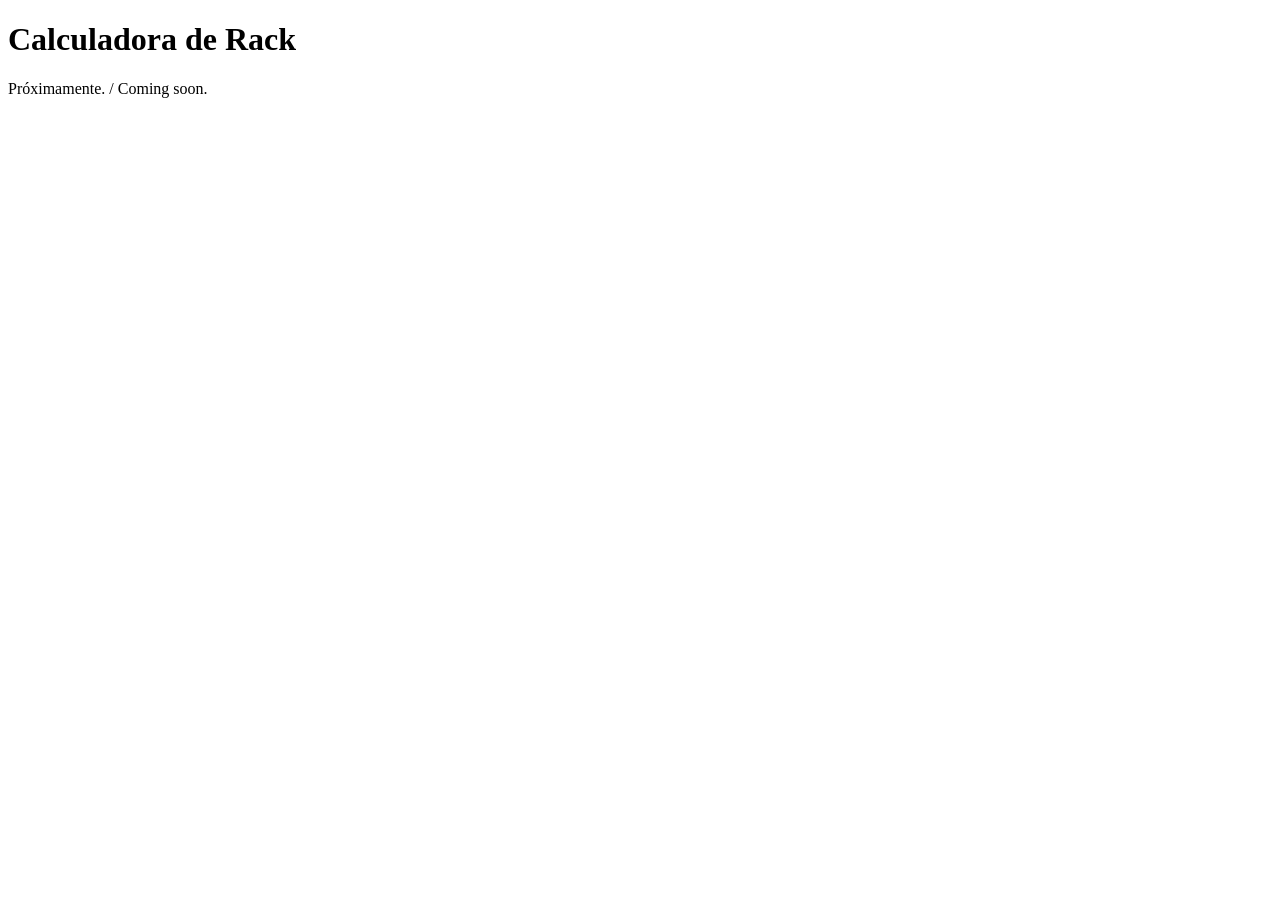
==== apps/calculadora-rack/index.html @ 28023ced "Add placeholder directories for upcoming apps (calculadora-rack, mapa-termico, looking-glass)" ====
<!doctype html>
<html lang="es">
<head>
    <meta charset="utf-8">
    <meta name="viewport" content="width=device-width, initial-scale=1">
    <meta name="robots" content="noindex">
    <title>Calculadora de Rack · Próximamente — ipcore</title>
</head>
<body>
    <h1>Calculadora de Rack</h1>
    <p>Próximamente. / Coming soon.</p>
</body>
</html>
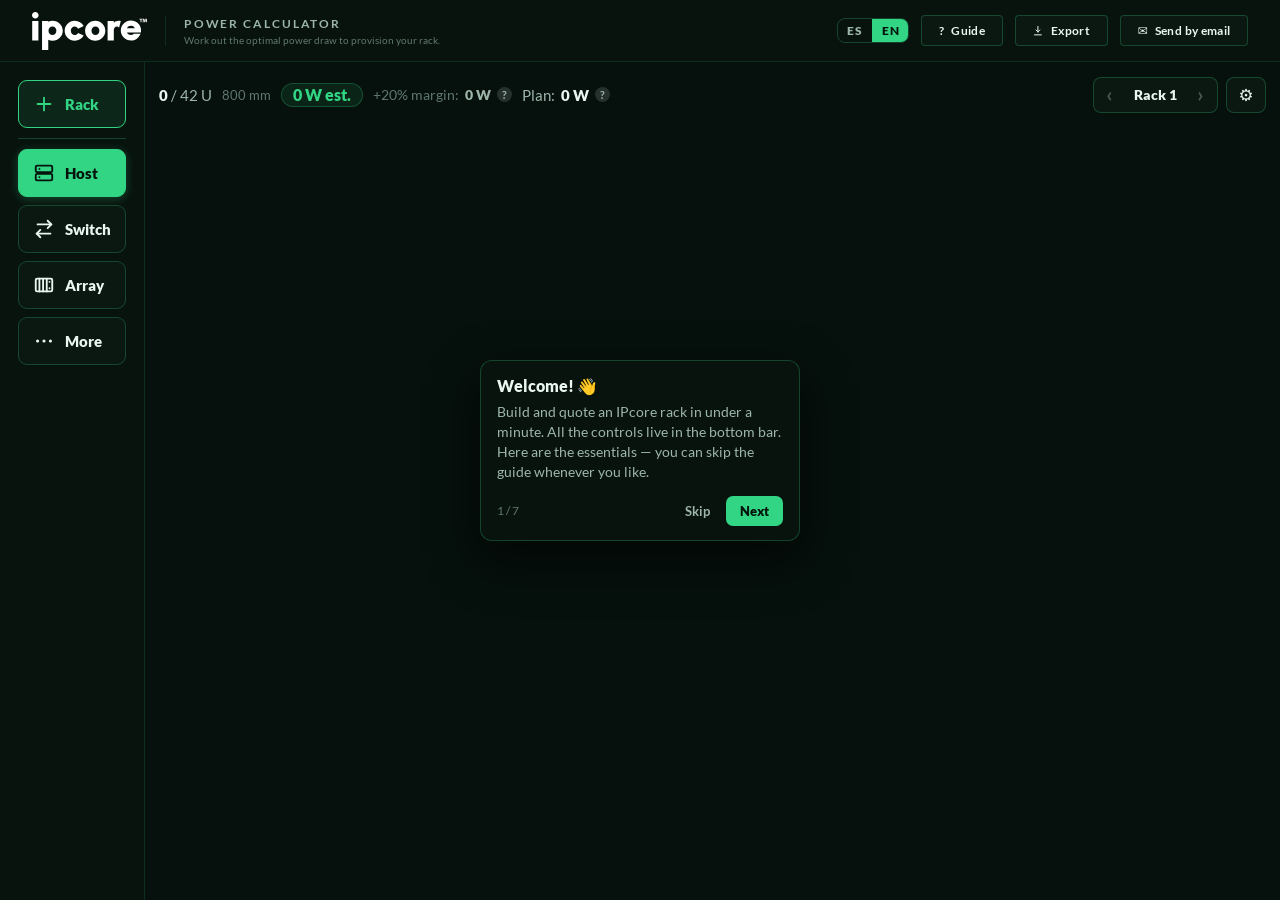
==== commit cf1657c5: "Add calculadora-rack app: power calculator and rack configurator Static SPA (HTML/JS + Plotly, self-" ====
--- a/apps/calculadora-rack/index.html
+++ b/apps/calculadora-rack/index.html
@@ -1,13 +1,364 @@
 <!doctype html>
 <html lang="es">
 <head>
-    <meta charset="utf-8">
-    <meta name="viewport" content="width=device-width, initial-scale=1">
-    <meta name="robots" content="noindex">
-    <title>Calculadora de Rack · Próximamente — ipcore</title>
+  <meta charset="utf-8">
+  <meta name="viewport" content="width=device-width, initial-scale=1">
+  <title data-i18n="Calculadora de consumo eléctrico">Calculadora de consumo eléctrico</title>
+  <link rel="icon" href="img/ipcore_new.svg" type="image/svg+xml">
+  <link rel="icon" href="data:," sizes="any">
+  <link rel="stylesheet" href="css/styles.css">
 </head>
 <body>
-    <h1>Calculadora de Rack</h1>
-    <p>Próximamente. / Coming soon.</p>
+  <!-- Spinner de primera carga: se quita desde el JS cuando terminan de
+       precargarse los sprites + la DB (ver preloadAssets en rack.js). -->
+  <div id="loading">
+    <img src="img/ipcore_new.svg" alt="ipcore" class="loading-logo">
+    <div class="spinner" aria-hidden="true"></div>
+    <div class="loading-text" data-i18n="Cargando…">Cargando…</div>
+  </div>
+
+  <header class="topbar">
+    <div class="topbar-left">
+      <a href="./" class="brand-link">
+        <img src="img/ipcore_new.svg" alt="ipcore" class="title-logo">
+      </a>
+      <div class="topbar-title">
+        <div class="tt-name" data-i18n="Calculadora de consumo eléctrico">Calculadora de consumo eléctrico</div>
+        <div class="tt-desc" data-i18n="Calcula la potencia eléctrica óptima para contratar tu rack.">Calcula la potencia eléctrica óptima para contratar tu rack.</div>
+      </div>
+    </div>
+
+    <div class="topbar-right">
+      <div class="lang-seg" id="lang-seg" role="group" aria-label="Idioma / Language">
+        <button class="lang-btn" data-lang="es" type="button">ES</button>
+        <button class="lang-btn" data-lang="en" type="button">EN</button>
+      </div>
+      <button class="topbar-button" id="tour-btn" type="button" data-i18n-title="Guía rápida" title="Guía rápida">
+        <span class="topbar-button-icon">?</span><span data-i18n="Guía">Guía</span>
+      </button>
+      <button class="topbar-button" id="export-svg" type="button" data-i18n-title="Descargar el plano como imagen" title="Descargar el plano como imagen">
+        <svg class="topbar-button-icon" viewBox="0 0 24 24" width="16" height="16" fill="none" stroke="currentColor" stroke-width="2" stroke-linecap="round" stroke-linejoin="round" aria-hidden="true"><path d="M12 3v11m0 0 4-4m-4 4-4-4M5 20h14"/></svg><span data-i18n="Exportar">Exportar</span>
+      </button>
+      <button class="topbar-button" id="send-mail" type="button" data-i18n-title="Enviar la cotización por correo a los ejecutivos de IPcore" title="Enviar la cotización por correo a los ejecutivos de IPcore">
+        <span class="topbar-button-icon">✉</span><span data-i18n="Enviar por mail">Enviar por mail</span>
+      </button>
+    </div>
+  </header>
+
+  <main class="layout">
+    <!-- Barra de "añadir": 4 botones PRINCIPALES para meter equipos nuevos.
+         Escritorio: columna izquierda. Móvil: barra inferior fija. "Más" abre
+         el resto (Router + Infraestructura). Se reusan los IDs de siempre para
+         no re-cablear los modales (#add-server=Host, #add-switch, #add-firewall,
+         #dock-add=Más → selector). -->
+    <aside class="addbar" id="addbar" data-i18n-aria="Añadir equipos" aria-label="Añadir equipos">
+      <!-- "Nuevo rack" = crear un contenedor nuevo (otra categoría que meter
+           equipos): destacado con borde verde y separado del grupo por un
+           divisor. Desktop: arriba del todo. Móvil: primero (izquierda). -->
+      <button class="add-main add-main--rack" id="add-rack-btn" type="button" data-i18n-title="Crear un rack nuevo (vacío)" title="Crear un rack nuevo (vacío)">
+        <svg class="add-main-ico" viewBox="0 0 24 24" fill="none" stroke="currentColor" stroke-width="2" stroke-linecap="round" stroke-linejoin="round" aria-hidden="true"><line x1="12" y1="5" x2="12" y2="19"/><line x1="5" y1="12" x2="19" y2="12"/></svg><span class="add-main-tt" data-i18n="Rack">Rack</span>
+      </button>
+      <span class="addbar-div" aria-hidden="true"></span>
+      <button class="add-main add-main--primary" id="add-server" type="button">
+        <svg class="add-main-ico" viewBox="0 0 24 24" fill="none" stroke="currentColor" stroke-width="2" stroke-linecap="round" stroke-linejoin="round" aria-hidden="true"><rect x="3" y="4" width="18" height="7" rx="1.5"/><rect x="3" y="13" width="18" height="7" rx="1.5"/><line x1="7" y1="7.5" x2="7.01" y2="7.5"/><line x1="7" y1="16.5" x2="7.01" y2="16.5"/></svg><span class="add-main-tt" data-i18n="Host">Host</span>
+      </button>
+      <button class="add-main" id="add-switch" type="button">
+        <svg class="add-main-ico" viewBox="0 0 24 24" fill="none" stroke="currentColor" stroke-width="2" stroke-linecap="round" stroke-linejoin="round" aria-hidden="true"><polyline points="16 3 20 7 16 11"/><line x1="20" y1="7" x2="5" y2="7"/><polyline points="8 13 4 17 8 21"/><line x1="4" y1="17" x2="19" y2="17"/></svg><span class="add-main-tt" data-i18n="Switch">Switch</span>
+      </button>
+      <button class="add-main" id="add-storage" type="button" data-i18n-title="Cabina de discos" title="Cabina de discos">
+        <svg class="add-main-ico" viewBox="0 0 24 24" fill="none" stroke="currentColor" stroke-width="2" stroke-linecap="round" stroke-linejoin="round" aria-hidden="true"><rect x="3" y="5" width="18" height="14" rx="1.5"/><path d="M7 5v14M11 5v14M15 5v14"/><line x1="18" y1="8.5" x2="18" y2="8.51"/><line x1="18" y1="15.5" x2="18" y2="15.51"/></svg><span class="add-main-tt" data-i18n="Cabina">Cabina</span>
+      </button>
+      <button class="add-main" id="dock-add" type="button" aria-haspopup="dialog" aria-controls="add-picker">
+        <svg class="add-main-ico" viewBox="0 0 24 24" fill="currentColor" stroke="none" aria-hidden="true"><circle cx="5" cy="12" r="1.7"/><circle cx="12" cy="12" r="1.7"/><circle cx="19" cy="12" r="1.7"/></svg><span class="add-main-tt" data-i18n="Más">Más</span>
+      </button>
+    </aside>
+
+    <section class="rack-stage">
+      <div class="rack-header">
+        <!-- Lectura (ocupación · consumo · Plan) + navegación/ajustes del rack. -->
+        <div class="rack-stats" id="rack-stats"></div>
+        <div class="rack-nav">
+          <!-- Conmutador de rack: ‹ nombre › (sin menú de selección). -->
+          <div class="rack-switch" role="group" data-i18n-aria="Cambiar de rack" aria-label="Cambiar de rack">
+            <button class="switch-arrow" id="rack-prev" type="button" data-i18n-aria="Rack anterior" aria-label="Rack anterior">‹</button>
+            <span class="switch-name" id="rack-name" data-i18n-title="Doble clic para renombrar" title="Doble clic para renombrar">Rack 1</span>
+            <button class="switch-arrow" id="rack-next" type="button" data-i18n-aria="Rack siguiente" aria-label="Rack siguiente">›</button>
+          </div>
+          <button class="nav-btn icon" id="dock-settings" type="button" aria-haspopup="menu" aria-expanded="false" data-i18n-title="Ajustes del rack activo" title="Ajustes del rack activo">
+            <span aria-hidden="true">⚙</span>
+          </button>
+        </div>
+      </div>
+      <!-- Carrusel: rack activo (centro) + vecinos difuminados detrás (mini).
+           Las zonas laterales (cf-hotzone) son clicables para saltar al vecino. -->
+      <div class="rack-plot-wrap">
+        <!-- La fila de vecinos (varios por lado) se dibuja en #rack-minis, creado
+             dinámicamente por el JS detrás del plot vivo (ver layoutRestMinis). -->
+        <div id="rack-plot"></div>
+        <div id="rack-overlay"></div>
+        <button class="cf-hotzone prev" id="cf-prev" type="button" data-i18n-aria="Rack anterior" aria-label="Rack anterior" hidden><span class="cf-chev" aria-hidden="true">‹</span></button>
+        <button class="cf-hotzone next" id="cf-next" type="button" data-i18n-aria="Rack siguiente" aria-label="Rack siguiente" hidden><span class="cf-chev" aria-hidden="true">›</span></button>
+        <!-- Tarjeta de totales (SÓLO móvil): HTML superpuesto, posicionado en píxeles
+             → no depende de la escala del plot, así que nunca colapsa en viewports
+             cortos. En desktop se usa la columna dibujada en el plot. -->
+        <div id="rack-totals" class="empty" aria-hidden="true"></div>
+      </div>
+    </section>
+  </main>
+
+  <!-- Menú emergente de ⚙ (ajustes del rack; se rellena desde el JS al abrir). -->
+  <div class="dock-pop" id="pop-settings" role="menu" hidden></div>
+
+  <!-- Lupa (sólo móvil): alterna Ajustar ↔ Ampliar. En "Ampliar" el rack va a
+       ancho completo, alto scrollable, y auto-centra el item seleccionado. -->
+  <button class="zoom-fab" id="zoom-btn" type="button" aria-pressed="false" data-i18n-aria="Ampliar" aria-label="Ampliar" data-i18n-title="Ampliar (seguir el equipo)" title="Ampliar (seguir el equipo)">
+    <svg viewBox="0 0 24 24" width="22" height="22" fill="none" stroke="currentColor" stroke-width="2" stroke-linecap="round" stroke-linejoin="round" aria-hidden="true">
+      <circle cx="10.5" cy="10.5" r="6.5"></circle><path d="M21 21l-5.4-5.4"></path>
+      <line class="zoom-plus-v" x1="10.5" y1="7.5" x2="10.5" y2="13.5"></line>
+      <line x1="7.5" y1="10.5" x2="13.5" y2="10.5"></line>
+    </svg>
+  </button>
+
+  <!-- Selector unificado "Añadir" (oculto hasta abrirlo con el FAB).
+       En móvil se muestra como hoja inferior; en escritorio, centrado. -->
+  <div class="modal-overlay picker-overlay" id="add-picker" hidden>
+    <div class="modal picker" role="dialog" aria-modal="true" aria-labelledby="pk-title">
+      <div class="modal-head">
+        <h2 class="modal-title" id="pk-title" data-i18n="Más equipos">Más equipos</h2>
+        <button class="modal-close" id="pk-close" type="button" data-i18n-aria="Cerrar" aria-label="Cerrar">✕</button>
+      </div>
+      <div class="modal-body picker-body">
+        <div class="pick-group-title" data-i18n="Equipos">Equipos</div>
+        <div class="pick-grid">
+          <button class="pick-card pick-card--device" id="add-router" type="button">
+            <svg class="pick-ico" viewBox="0 0 24 24" fill="none" stroke="currentColor" stroke-width="2" stroke-linecap="round" stroke-linejoin="round" aria-hidden="true"><rect x="3" y="13" width="18" height="7" rx="1.5"/><line x1="7" y1="16.5" x2="7.01" y2="16.5"/><path d="M8.5 9.5a5 5 0 0 1 7 0"/><path d="M6 7a8 8 0 0 1 12 0"/></svg>
+            <span class="pick-tt"><span class="pick-nm" data-i18n="Router">Router</span><span class="pick-hint" data-i18n="catálogo · consumo">catálogo · consumo</span></span>
+          </button>
+          <button class="pick-card pick-card--device" id="add-firewall" type="button">
+            <svg class="pick-ico" viewBox="0 0 24 24" fill="none" stroke="currentColor" stroke-width="2" stroke-linecap="round" stroke-linejoin="round" aria-hidden="true"><path d="M12 3l7 3v5c0 4.2-3 7.5-7 9-4-1.5-7-4.8-7-9V6z"/><line x1="12" y1="3" x2="12" y2="21"/></svg>
+            <span class="pick-tt"><span class="pick-nm" data-i18n="Firewall">Firewall</span><span class="pick-hint" data-i18n="consumo editable">consumo editable</span></span>
+          </button>
+        </div>
+
+        <div class="pick-group-title"><span data-i18n="Infraestructura">Infraestructura</span> <span class="pick-group-note" data-i18n="(sin consumo)">(sin consumo)</span></div>
+        <div class="pick-grid" id="pick-catalog"></div>
+      </div>
+    </div>
+  </div>
+
+  <!-- Modal "Añadir servidor" (oculto hasta abrirlo) -->
+  <div class="modal-overlay" id="server-modal" hidden>
+    <div class="modal wizard" role="dialog" aria-modal="true" aria-labelledby="sm-title">
+      <div class="modal-head">
+        <h2 class="modal-title" id="sm-title" data-i18n="Nuevo servidor">Nuevo servidor</h2>
+        <button class="modal-close" id="sm-close" type="button" data-i18n-aria="Cerrar" aria-label="Cerrar">✕</button>
+      </div>
+
+      <!-- Barra de pasos del asistente -->
+      <ol class="wiz-steps" id="sm-steps">
+        <li class="wiz-step is-active" data-step="0"><span class="wiz-dot">1</span><span class="wiz-lbl" data-i18n="CPUs">CPUs</span></li>
+        <li class="wiz-step" data-step="1"><span class="wiz-dot">2</span><span class="wiz-lbl" data-i18n="GPUs">GPUs</span></li>
+        <li class="wiz-step" data-step="2"><span class="wiz-dot">3</span><span class="wiz-lbl" data-i18n="Resumen">Resumen</span></li>
+      </ol>
+
+      <div class="modal-body wiz-body">
+        <!-- Paso 1 · CPUs -->
+        <section class="wiz-pane is-active" data-pane="0">
+          <p class="wiz-lead" data-i18n="Procesadores">Procesadores</p>
+          <p class="wiz-hint" data-i18n="Por defecto, un servidor de doble zócalo con CPU de gama datacenter. Ajusta si hace falta.">Por defecto, un servidor de doble zócalo con CPU de gama datacenter. Ajusta si hace falta.</p>
+          <div class="form-row">
+            <label class="form-label" for="sm-cpu-model" data-i18n="Modelo">Modelo</label>
+            <select class="form-input" id="sm-cpu-model"></select>
+          </div>
+          <div class="form-row">
+            <label class="form-label" for="sm-cpu-qty" data-i18n="Cantidad">Cantidad</label>
+            <input class="form-input" id="sm-cpu-qty" type="number" min="1" max="8" value="1">
+          </div>
+          <div class="form-row">
+            <label class="form-label" for="sm-cpu-watt" data-i18n="Consumo por CPU (W)">Consumo por CPU (W)</label>
+            <input class="form-input" id="sm-cpu-watt" type="number" min="0" step="5">
+          </div>
+          <div class="wiz-sub"><span data-i18n="Subtotal CPUs">Subtotal CPUs</span> <b id="sm-cpu-sub">—</b></div>
+        </section>
+
+        <!-- Paso 2 · GPUs -->
+        <section class="wiz-pane" data-pane="1">
+          <p class="wiz-lead" data-i18n="Aceleradores / GPUs">Aceleradores / GPUs</p>
+          <p class="wiz-hint" data-i18n="La mayoría de servidores no llevan GPU. Deja la cantidad en 0 si no aplica.">La mayoría de servidores no llevan GPU. Deja la cantidad en 0 si no aplica.</p>
+          <div class="form-row">
+            <label class="form-label" for="sm-gpu-model" data-i18n="Modelo">Modelo</label>
+            <select class="form-input" id="sm-gpu-model"></select>
+          </div>
+          <div class="form-row">
+            <label class="form-label" for="sm-gpu-qty" data-i18n="Cantidad">Cantidad</label>
+            <input class="form-input" id="sm-gpu-qty" type="number" min="0" max="8" value="0">
+          </div>
+          <div class="form-row">
+            <label class="form-label" for="sm-gpu-watt" data-i18n="Consumo por GPU (W)">Consumo por GPU (W)</label>
+            <input class="form-input" id="sm-gpu-watt" type="number" min="0" step="10">
+          </div>
+          <div class="wiz-sub"><span data-i18n="Subtotal GPUs">Subtotal GPUs</span> <b id="sm-gpu-sub">—</b></div>
+        </section>
+
+        <!-- Paso 3 · Resumen -->
+        <section class="wiz-pane" data-pane="2">
+          <p class="wiz-lead" data-i18n="Resumen">Resumen</p>
+          <p class="wiz-hint" data-i18n="Revisa el nombre, el tamaño y el resto del equipamiento antes de añadirlo.">Revisa el nombre, el tamaño y el resto del equipamiento antes de añadirlo.</p>
+          <div class="form-row">
+            <label class="form-label" for="sm-name" data-i18n="Nombre">Nombre</label>
+            <input class="form-input" id="sm-name" type="text" value="Servidor" maxlength="40">
+          </div>
+          <div class="form-row">
+            <label class="form-label" for="sm-u" data-i18n="Tamaño (U)">Tamaño (U)</label>
+            <input class="form-input" id="sm-u" type="number" min="1" max="20" value="1">
+          </div>
+          <div class="form-row">
+            <label class="form-label" for="sm-base" data-i18n-title="Consumo del chasis (placa, ventilación) sin CPU/GPU/discos/RAM" title="Consumo del chasis (placa, ventilación) sin CPU/GPU/discos/RAM" data-i18n="Consumo base del chasis (W)">Consumo base del chasis (W)</label>
+            <input class="form-input" id="sm-base" type="number" min="0" step="10" value="100">
+          </div>
+          <div class="form-row">
+            <label class="form-label" for="sm-disks" data-i18n-title="~5 W por disco (SSD generalista); un HDD 3,5&quot; sería más. Se cuenta el tope del bloque" title="~5 W por disco (SSD generalista); un HDD 3,5&quot; sería más. Se cuenta el tope del bloque" data-i18n="Discos (~5 W c/u)">Discos (~5 W c/u)</label>
+            <select class="form-input" id="sm-disks">
+              <option value="0" data-i18n="Sin discos">Sin discos</option>
+              <option value="20" selected>1–4 (~20 W)</option>
+              <option value="40">4–8 (~40 W)</option>
+              <option value="80">8–16 (~80 W)</option>
+              <option value="120">16–24 (~120 W)</option>
+            </select>
+          </div>
+          <div class="form-row">
+            <label class="form-label" for="sm-ram" data-i18n-title="Estimado ~0,16 W por GB (DDR4 RDIMM en carga típica)" title="Estimado ~0,16 W por GB (DDR4 RDIMM en carga típica)" data-i18n="Memoria (RAM)">Memoria (RAM)</label>
+            <select class="form-input" id="sm-ram">
+              <option value="0" data-i18n="Sin declarar">Sin declarar</option>
+              <option value="20" selected>≤128 GB (~20 W)</option>
+              <option value="40">128–256 GB (~40 W)</option>
+              <option value="80">256–512 GB (~80 W)</option>
+              <option value="160">512 GB–1 TB (~160 W)</option>
+              <option value="250">&gt;1 TB (~250 W)</option>
+            </select>
+          </div>
+          <ul class="wiz-recap" id="sm-recap"></ul>
+        </section>
+      </div>
+
+      <div class="modal-foot wiz-foot">
+        <div class="modal-total"><span data-i18n="Consumo estimado">Consumo estimado</span> <b id="sm-total">100 W</b></div>
+        <div class="modal-actions">
+          <button class="panel-btn" id="sm-back" type="button" data-i18n="Atrás" hidden>Atrás</button>
+          <button class="topbar-button primary" id="sm-next" type="button" data-i18n="Continuar">Continuar</button>
+          <button class="topbar-button primary" id="sm-confirm" type="button" data-i18n="Añadir al rack" hidden>Añadir al rack</button>
+        </div>
+      </div>
+    </div>
+  </div>
+
+  <!-- Modal "Nuevo rack": pregunta ancho/alto (lo de ⚙) al crear un rack. Una
+       sola pantalla, con el mismo estilo verde del asistente de servidor. -->
+  <div class="modal-overlay" id="rack-modal" hidden>
+    <div class="modal wizard" role="dialog" aria-modal="true" aria-labelledby="rm-title">
+      <div class="modal-head">
+        <h2 class="modal-title" id="rm-title" data-i18n="Nuevo rack">Nuevo rack</h2>
+        <button class="modal-close" id="rm-close" type="button" data-i18n-aria="Cerrar" aria-label="Cerrar">✕</button>
+      </div>
+      <div class="modal-body">
+        <div class="form-row">
+          <label class="form-label" for="rm-name" data-i18n="Nombre">Nombre</label>
+          <input class="form-input" id="rm-name" type="text" maxlength="40">
+        </div>
+        <div class="form-row">
+          <label class="form-label" data-i18n="Ancho del armario">Ancho del armario</label>
+          <div class="pop-seg" id="rm-width" role="group" data-i18n-aria="Ancho" aria-label="Ancho">
+            <button class="pop-seg-btn" type="button" data-w="600">60 cm</button>
+            <button class="pop-seg-btn on" type="button" data-w="800">80 cm</button>
+          </div>
+        </div>
+      </div>
+      <div class="modal-foot">
+        <div class="modal-total"></div>
+        <div class="modal-actions">
+          <button class="panel-btn" id="rm-cancel" type="button" data-i18n="Cancelar">Cancelar</button>
+          <button class="topbar-button primary" id="rm-create" type="button" data-i18n="Crear rack">Crear rack</button>
+        </div>
+      </div>
+    </div>
+  </div>
+
+  <!-- Modal "Añadir switch/router" (oculto hasta abrirlo) -->
+  <div class="modal-overlay" id="device-modal" hidden>
+    <div class="modal" role="dialog" aria-modal="true" aria-labelledby="dm-title">
+      <div class="modal-head">
+        <h2 class="modal-title" id="dm-title" data-i18n="Añadir switch">Añadir switch</h2>
+        <button class="modal-close" id="dm-close" type="button" data-i18n-aria="Cerrar" aria-label="Cerrar">✕</button>
+      </div>
+      <div class="modal-body">
+        <div class="form-row" id="dm-model-row">
+          <label class="form-label" for="dm-model" data-i18n="Modelo">Modelo</label>
+          <select class="form-input" id="dm-model"></select>
+        </div>
+        <div class="form-row">
+          <label class="form-label" for="dm-name" data-i18n="Nombre">Nombre</label>
+          <input class="form-input" id="dm-name" type="text" maxlength="40">
+        </div>
+        <div class="form-row">
+          <label class="form-label" for="dm-u" data-i18n="Tamaño (U)">Tamaño (U)</label>
+          <input class="form-input" id="dm-u" type="number" min="1" max="20" value="1">
+        </div>
+        <div class="form-row">
+          <label class="form-label" for="dm-watt" data-i18n="Consumo (W)">Consumo (W)</label>
+          <input class="form-input" id="dm-watt" type="number" min="0" step="10">
+        </div>
+      </div>
+      <div class="modal-foot">
+        <div class="modal-total"><span data-i18n="Consumo:">Consumo:</span> <b id="dm-total">— W</b></div>
+        <div class="modal-actions">
+          <button class="panel-btn" id="dm-cancel" type="button" data-i18n="Cancelar">Cancelar</button>
+          <button class="topbar-button primary" id="dm-confirm" type="button" data-i18n="Añadir al rack">Añadir al rack</button>
+        </div>
+      </div>
+    </div>
+  </div>
+
+  <!-- Modal "Enviar por mail" (oculto hasta abrirlo): manda la cotización (la
+       misma imagen del export) a los ejecutivos de IPcore vía el mailer. -->
+  <div class="modal-overlay" id="mail-modal" hidden>
+    <div class="modal" role="dialog" aria-modal="true" aria-labelledby="mm-title">
+      <div class="modal-head">
+        <h2 class="modal-title" id="mm-title" data-i18n="Enviar cotización por mail">Enviar cotización por mail</h2>
+        <button class="modal-close" id="mm-close" type="button" data-i18n-aria="Cerrar" aria-label="Cerrar">✕</button>
+      </div>
+      <div class="modal-body">
+        <p class="modal-hint" data-i18n="Se enviará la cotización (imagen con todos los racks) a nuestros ejecutivos.">Se enviará la cotización (imagen con todos los racks) a nuestros ejecutivos.</p>
+        <div class="form-row">
+          <label class="form-label" for="mm-name" data-i18n="Tu nombre">Tu nombre</label>
+          <input class="form-input" id="mm-name" type="text" maxlength="80" autocomplete="name">
+        </div>
+        <div class="form-row">
+          <label class="form-label" for="mm-email" data-i18n="Tu email (para que te respondan)">Tu email (para que te respondan)</label>
+          <input class="form-input" id="mm-email" type="email" maxlength="120" autocomplete="email">
+        </div>
+        <div class="form-row">
+          <label class="form-label" for="mm-note" data-i18n="Mensaje (opcional)">Mensaje (opcional)</label>
+          <textarea class="form-input" id="mm-note" rows="3" maxlength="1000"></textarea>
+          <div class="form-count"><span id="mm-note-count">0</span>/1000</div>
+        </div>
+        <!-- Honeypot anti-bot: oculto a humanos; si se rellena, el servidor descarta. -->
+        <input type="text" id="mm-website" name="website" tabindex="-1" autocomplete="off"
+               aria-hidden="true" style="position:absolute;left:-9999px;width:1px;height:1px;opacity:0">
+      </div>
+      <div class="modal-foot">
+        <div class="modal-total"><span id="mm-status"></span></div>
+        <div class="modal-actions">
+          <button class="panel-btn" id="mm-cancel" type="button" data-i18n="Cancelar">Cancelar</button>
+          <button class="topbar-button primary" id="mm-send" type="button" data-i18n="Enviar">Enviar</button>
+        </div>
+      </div>
+    </div>
+  </div>
+
+  <script src="vendor/plotly-3.0.0.min.js"></script>
+  <script src="js/i18n.js"></script>
+  <script src="js/catalog.js"></script>
+  <script src="js/faces.js"></script>
+  <script src="js/rack.js"></script>
 </body>
 </html>
--- a/apps/calculadora-rack/css/styles.css
+++ b/apps/calculadora-rack/css/styles.css
@@ -0,0 +1,1491 @@
+/* Lato self-hosteada (subsets latin + latin-ext, woff2). Reemplaza la
+   carga por CDN de Google Fonts — sin llamadas externas. */
+@font-face {
+  font-family: 'Lato';
+  font-style: normal;
+  font-weight: 300;
+  font-display: swap;
+  src: url('../fonts/lato-300-latinext.woff2') format('woff2');
+  unicode-range: U+0100-02BA, U+02BD-02C5, U+02C7-02CC, U+02CE-02D7, U+02DD-02FF, U+0304, U+0308, U+0329, U+1D00-1DBF, U+1E00-1E9F, U+1EF2-1EFF, U+2020, U+20A0-20AB, U+20AD-20C0, U+2113, U+2C60-2C7F, U+A720-A7FF;
+}
+@font-face {
+  font-family: 'Lato';
+  font-style: normal;
+  font-weight: 300;
+  font-display: swap;
+  src: url('../fonts/lato-300-latin.woff2') format('woff2');
+  unicode-range: U+0000-00FF, U+0131, U+0152-0153, U+02BB-02BC, U+02C6, U+02DA, U+02DC, U+0304, U+0308, U+0329, U+2000-206F, U+20AC, U+2122, U+2191, U+2193, U+2212, U+2215, U+FEFF, U+FFFD;
+}
+@font-face {
+  font-family: 'Lato';
+  font-style: normal;
+  font-weight: 400;
+  font-display: swap;
+  src: url('../fonts/lato-400-latinext.woff2') format('woff2');
+  unicode-range: U+0100-02BA, U+02BD-02C5, U+02C7-02CC, U+02CE-02D7, U+02DD-02FF, U+0304, U+0308, U+0329, U+1D00-1DBF, U+1E00-1E9F, U+1EF2-1EFF, U+2020, U+20A0-20AB, U+20AD-20C0, U+2113, U+2C60-2C7F, U+A720-A7FF;
+}
+@font-face {
+  font-family: 'Lato';
+  font-style: normal;
+  font-weight: 400;
+  font-display: swap;
+  src: url('../fonts/lato-400-latin.woff2') format('woff2');
+  unicode-range: U+0000-00FF, U+0131, U+0152-0153, U+02BB-02BC, U+02C6, U+02DA, U+02DC, U+0304, U+0308, U+0329, U+2000-206F, U+20AC, U+2122, U+2191, U+2193, U+2212, U+2215, U+FEFF, U+FFFD;
+}
+@font-face {
+  font-family: 'Lato';
+  font-style: normal;
+  font-weight: 700;
+  font-display: swap;
+  src: url('../fonts/lato-700-latinext.woff2') format('woff2');
+  unicode-range: U+0100-02BA, U+02BD-02C5, U+02C7-02CC, U+02CE-02D7, U+02DD-02FF, U+0304, U+0308, U+0329, U+1D00-1DBF, U+1E00-1E9F, U+1EF2-1EFF, U+2020, U+20A0-20AB, U+20AD-20C0, U+2113, U+2C60-2C7F, U+A720-A7FF;
+}
+@font-face {
+  font-family: 'Lato';
+  font-style: normal;
+  font-weight: 700;
+  font-display: swap;
+  src: url('../fonts/lato-700-latin.woff2') format('woff2');
+  unicode-range: U+0000-00FF, U+0131, U+0152-0153, U+02BB-02BC, U+02C6, U+02DA, U+02DC, U+0304, U+0308, U+0329, U+2000-206F, U+20AC, U+2122, U+2191, U+2193, U+2212, U+2215, U+FEFF, U+FFFD;
+}
+@font-face {
+  font-family: 'Lato';
+  font-style: normal;
+  font-weight: 900;
+  font-display: swap;
+  src: url('../fonts/lato-900-latinext.woff2') format('woff2');
+  unicode-range: U+0100-02BA, U+02BD-02C5, U+02C7-02CC, U+02CE-02D7, U+02DD-02FF, U+0304, U+0308, U+0329, U+1D00-1DBF, U+1E00-1E9F, U+1EF2-1EFF, U+2020, U+20A0-20AB, U+20AD-20C0, U+2113, U+2C60-2C7F, U+A720-A7FF;
+}
+@font-face {
+  font-family: 'Lato';
+  font-style: normal;
+  font-weight: 900;
+  font-display: swap;
+  src: url('../fonts/lato-900-latin.woff2') format('woff2');
+  unicode-range: U+0000-00FF, U+0131, U+0152-0153, U+02BB-02BC, U+02C6, U+02DA, U+02DC, U+0304, U+0308, U+0329, U+2000-206F, U+20AC, U+2122, U+2191, U+2193, U+2212, U+2215, U+FEFF, U+FFFD;
+}
+/* calculadora-rack — configurador de rack IPcore.
+ *
+ * Paleta: tema oscuro de la propuesta home v1 — acento verde-señal (#32d583)
+ * + verde (#12b76a), fondos casi negros (#06100c / #08130e / #0b1812) y oro
+ * (#e8c06a) como detalle. Fuente Lato, títulos en mayúsculas, esquinas rectas.
+ * (Variables en :root; antes era navbar blanco / acento rojo #ff1d0d.)
+ *
+ * Layout: topbar (logo + selector de ancho 60/80 + export) y un main de dos
+ * columnas: menú a la izquierda y el dibujo 2D del rack (Plotly) a la derecha.
+ * El rack tiene dos vistas (toggle en el header): CAD (alzado vectorial) y
+ * Realista (sprites fotográficos por equipo; ver js/rack.js + sprites/).
+ */
+
+:root {
+  /* Paleta propuesta home v1 — tema oscuro, acento verde señal + oro */
+  --ip-red:      #32d583;   /* verde-señal → acento de marca */
+  --ip-red-dark: #12b76a;   /* verde → hover */
+  --ip-gray:     #0e2017;   /* surface-2 */
+  --ip-gray-2:   #08130e;   /* bg-2 */
+  --ip-muted:    #5f786d;
+  --ip-dark:     #06100c;
+  --oro:         #e8c06a;   /* oro (detalle/acento secundario) */
+
+  /* Superficies */
+  --bg-page:        #06100c;
+  --bg-topbar:      #08130e;
+  --bg-panel:       #08130e;
+  --bg-card:        #0b1812;
+  --bg-card-alt:    #0e2017;
+  --border:         rgba(50,213,131,.13);
+  --border-strong:  rgba(50,213,131,.26);
+
+  /* Texto */
+  --fg:        #eaf6f0;
+  --fg-mute:   #9db6aa;
+  --fg-faint:  #5f786d;
+
+  /* Acento (alias de marca) */
+  --accent:    var(--ip-red);
+
+  /* Dibujo — superficie tipo papel CAD */
+  --paper: #0b1812;
+
+  --font: 'Lato', system-ui, -apple-system, "Segoe UI", Roboto, "Helvetica Neue",
+          Arial, "Noto Sans", sans-serif;
+  --radius: 4px;
+  --dock-h: 60px;   /* alto de la barra inferior de controles */
+  /* Carrusel = FILA pegada de racks: los vecinos NO se inclinan (--cf-rot 0), se
+     desplazan a los lados lo justo para TOCAR el rack central (sin hueco) y
+     quedan sombreados/encogidos. --cf-t se calibra a ≈ mitad-rack + mitad-vecino
+     para que la fila se vea continua (más ancho en móvil, el rack llena más). */
+  --cf-t: 25%; --cf-scale: 0.86; --cf-rot: 0deg;
+}
+
+*, *::before, *::after { box-sizing: border-box; }
+
+html, body {
+  margin: 0;
+  padding: 0;
+  background: var(--bg-page);
+  color: var(--fg);
+  font-family: var(--font);
+  font-weight: 400;
+  height: 100%;
+  overflow: hidden;
+}
+
+/* ── Guía guiada (onboarding) ─────────────────────────────────────────── */
+#tour { position: fixed; inset: 0; z-index: 200; }
+#tour[hidden] { display: none; }
+/* El "spotlight" es un rectángulo transparente sobre el elemento resaltado; el
+   box-shadow gigante oscurece todo lo demás (recorte). */
+.tour-spot {
+  position: absolute; border-radius: 8px; pointer-events: none;
+  box-shadow: 0 0 0 9999px rgba(0, 0, 0, 0.68);
+  outline: 2px solid var(--accent); outline-offset: 2px;
+  transition: all 0.25s ease;
+}
+.tour-card {
+  position: absolute; width: min(320px, calc(100vw - 24px)); z-index: 201;
+  background: var(--bg-panel); color: var(--fg);
+  border: 1px solid var(--border-strong); border-radius: 12px;
+  box-shadow: 0 18px 50px rgba(0, 0, 0, 0.6);
+  padding: 16px 16px 14px; transition: top 0.25s ease, left 0.25s ease;
+}
+.tour-card h3 { margin: 0 0 6px; font-size: 0.98rem; font-weight: 900; color: var(--fg); }
+.tour-card p { margin: 0; font-size: 0.86rem; line-height: 1.45; color: var(--fg-mute); }
+.tour-foot {
+  display: flex; align-items: center; justify-content: space-between;
+  margin-top: 14px; gap: 10px;
+}
+.tour-progress { font-size: 0.76rem; color: var(--fg-faint); font-variant-numeric: tabular-nums; }
+.tour-actions { display: flex; gap: 8px; }
+.tour-skip {
+  appearance: none; background: transparent; border: 0; cursor: pointer;
+  color: var(--fg-mute); font-family: inherit; font-size: 0.82rem; font-weight: 700; padding: 6px 8px;
+}
+.tour-skip:hover { color: var(--fg); }
+.tour-next {
+  appearance: none; cursor: pointer; font-family: inherit; font-size: 0.84rem; font-weight: 800;
+  background: var(--accent); color: #04140c; border: 0; border-radius: 7px; padding: 7px 14px;
+}
+.tour-next:hover { filter: brightness(1.06); }
+
+/* Spinner de primera carga (se quita desde el JS al terminar la precarga). */
+#loading {
+  position: fixed; inset: 0; z-index: 100;
+  display: flex; flex-direction: column; align-items: center; justify-content: center; gap: 18px;
+  background: var(--bg-page);
+  transition: opacity 0.3s ease;
+}
+#loading.hide { opacity: 0; pointer-events: none; }
+.loading-logo { height: 42px; opacity: 0.95; }
+.loading-text { font-size: 0.82rem; letter-spacing: 0.1em; text-transform: uppercase; color: var(--fg-mute); }
+.spinner {
+  width: 40px; height: 40px; border-radius: 50%;
+  border: 3px solid rgba(50, 213, 131, 0.22);
+  border-top-color: var(--accent);
+  animation: spin 0.8s linear infinite;
+}
+@keyframes spin { to { transform: rotate(360deg); } }
+
+/* Overlay mientras se genera la imagen de export (render de todos los racks). */
+#export-spin {
+  position: fixed; inset: 0; z-index: 120;
+  display: flex; flex-direction: column; align-items: center; justify-content: center; gap: 16px;
+  background: rgba(4, 12, 8, 0.72); backdrop-filter: blur(2px);
+}
+#export-spin[hidden] { display: none; }
+#export-spin .export-spin-text {
+  font-size: 0.82rem; letter-spacing: 0.1em; text-transform: uppercase; color: var(--fg-mute);
+}
+
+body {
+  display: grid;
+  grid-template-rows: auto 1fr;
+}
+
+/* ── Topbar (navbar blanco, estilo ipcore.com) ──────────────────────── */
+
+.topbar {
+  display: grid;
+  grid-template-columns: 1fr auto;   /* marca (izq) · acciones (der) */
+  align-items: center;
+  gap: clamp(12px, 2vw, 24px);
+  padding: clamp(8px, 0.9vw, 12px) clamp(16px, 2.5vw, 32px);
+  background: var(--bg-topbar);
+  color: var(--fg);
+  border-bottom: 1px solid var(--border);
+}
+
+.topbar-left  { justify-self: start; display: flex; align-items: center; gap: 18px; }
+.topbar-center { justify-self: center; display: flex; gap: clamp(8px, 1vw, 14px); align-items: center; }
+.topbar-right  { justify-self: end; display: flex; gap: clamp(8px, 1vw, 12px); align-items: center; }
+
+/* Selector de idioma ES/EN (segmentado compacto). */
+.lang-seg {
+  display: inline-flex;
+  border: 1px solid var(--border-strong);
+  border-radius: 8px;
+  overflow: hidden;
+}
+.lang-btn {
+  appearance: none;
+  background: transparent;
+  color: var(--fg-mute);
+  border: 0;
+  font-family: inherit;
+  font-size: 0.72rem;
+  font-weight: 800;
+  letter-spacing: 0.06em;
+  padding: 6px 9px;
+  cursor: pointer;
+  line-height: 1;
+}
+.lang-btn + .lang-btn { border-left: 1px solid var(--border); }
+.lang-btn.on { background: var(--accent); color: #04140c; }
+.lang-btn:not(.on):hover { color: var(--fg); }
+
+.brand-link { display: inline-block; line-height: 0; }
+.title-logo { height: clamp(30px, 3vw, 46px); width: auto; display: block; filter: brightness(0) invert(1); }
+
+/* Nombre de la app + descripción. Desktop: a la derecha del logo, apilados, con
+   separador. Móvil: centrados en 2ª/3ª línea (ver media query). */
+.topbar-title { padding-left: 18px; border-left: 1px solid var(--border); }
+.tt-name {
+  font-size: clamp(0.74rem, 0.9vw, 0.95rem);
+  font-weight: 700; letter-spacing: 0.16em; text-transform: uppercase;
+  color: var(--fg-mute);
+}
+.tt-desc {
+  margin-top: 3px;
+  font-size: clamp(0.64rem, 0.72vw, 0.78rem); font-weight: 400;
+  color: var(--fg-faint);
+}
+
+.meta-pill {
+  font-size: clamp(0.7rem, 0.78vw, 0.85rem);
+  font-weight: 700;
+  letter-spacing: 0.1em;
+  text-transform: uppercase;
+  color: var(--fg-faint);
+}
+
+/* Segmented control de ancho (60 / 80) */
+.seg {
+  display: inline-flex;
+  border: 1px solid var(--border-strong);
+  border-radius: var(--radius);
+  overflow: hidden;
+}
+.seg-btn {
+  appearance: none;
+  background: var(--bg-card);
+  border: 0;
+  border-right: 1px solid var(--border-strong);
+  color: var(--fg-mute);
+  font-family: inherit;
+  font-size: clamp(0.78rem, 0.9vw, 0.95rem);
+  font-weight: 700;
+  letter-spacing: 0.04em;
+  padding: clamp(5px, 0.5vw, 8px) clamp(14px, 1.6vw, 22px);
+  cursor: pointer;
+  transition: background 0.12s, color 0.12s;
+  white-space: nowrap;
+}
+.seg-btn:last-child { border-right: 0; }
+.seg-btn:hover { background: var(--ip-gray-2); color: var(--fg); }
+.seg-btn.active { background: var(--ip-red); color: #04140c; }
+
+.topbar-button {
+  appearance: none;
+  background: var(--bg-card);
+  border: 1px solid var(--border-strong);
+  color: var(--fg);
+  font-family: inherit;
+  font-size: clamp(0.74rem, 0.85vw, 0.92rem);
+  font-weight: 700;
+  letter-spacing: 0.03em;
+  padding: clamp(6px, 0.55vw, 9px) clamp(12px, 1.3vw, 18px);
+  border-radius: var(--radius);
+  cursor: pointer;
+  display: inline-flex;
+  align-items: center;
+  gap: 7px;
+  transition: background 0.12s, border-color 0.12s, color 0.12s;
+}
+.topbar-button:hover { border-color: var(--ip-red); color: var(--ip-red); }
+.topbar-button:disabled { opacity: 0.45; cursor: not-allowed; }
+.topbar-button:disabled:hover { border-color: var(--border-strong); color: var(--fg); }
+.topbar-button.primary { background: var(--ip-red); border-color: var(--ip-red); color: #04140c; }
+.topbar-button.primary:hover { background: var(--ip-red-dark); border-color: var(--ip-red-dark); color: #04140c; }
+.topbar-button-icon { font-size: 1em; line-height: 1; }
+/* El icono SVG (Exportar) se dimensiona como los glifos de texto (1em) para que
+   el botón no quede más grande que los demás. */
+svg.topbar-button-icon { width: 1em; height: 1em; display: block; }
+
+/* ── Main: menú + rack ──────────────────────────────────────────────── */
+
+.layout {
+  /* Escritorio: barra de "añadir" (columna izq.) | rack. */
+  display: grid;
+  grid-template-columns: auto 1fr;
+  min-height: 0;
+  overflow: hidden;
+}
+
+/* ── Barra de añadir (4 botones principales) ─────────────────────────────
+ * Escritorio: columna vertical a la izquierda. Móvil: barra inferior fija. */
+.addbar {
+  display: flex; flex-direction: column; gap: 8px;
+  padding: clamp(12px, 1.4vw, 18px);
+  background: var(--bg-panel);
+  border-right: 1px solid var(--border);
+  min-width: 138px;
+}
+.add-main {
+  display: flex; align-items: center; gap: 10px;
+  padding: 12px 14px; border-radius: 9px;
+  border: 1px solid var(--border-strong); background: var(--bg-card);
+  color: var(--fg); font-family: inherit; font-weight: 800; font-size: 0.95rem;
+  cursor: pointer; text-align: left; white-space: nowrap;
+  transition: border-color 0.12s, background 0.12s, transform 0.08s;
+}
+.add-main:hover { border-color: var(--accent); background: var(--bg-card-alt); }
+.add-main:active { transform: translateY(1px); }
+.add-main-ico { font-size: 1.25rem; line-height: 1; flex: none; }
+svg.add-main-ico { width: 22px; height: 22px; display: block; }
+/* Host = acción principal → verde relleno. */
+.add-main--primary {
+  background: var(--accent); color: #04140c; border-color: var(--accent);
+  box-shadow: 0 2px 10px rgba(50, 213, 131, 0.28);
+}
+.add-main--primary:hover { background: #43e08f; border-color: #43e08f; }
+/* "Nuevo rack" = crear contenedor nuevo → distinto: borde verde + tinte suave
+   (no relleno, para no competir con el verde de Host). */
+.add-main--rack {
+  border-color: var(--accent); color: var(--accent);
+  background: rgba(50, 213, 131, 0.10);
+}
+.add-main--rack .add-main-ico { color: var(--accent); }
+.add-main--rack:hover { background: rgba(50, 213, 131, 0.18); border-color: var(--accent); }
+/* Divisor que separa "Nuevo rack" del grupo de equipos. Vertical en columna
+   (desktop), horizontal (fino) en la barra inferior móvil — ver @media. */
+.addbar-div { flex: none; align-self: stretch; height: 1px; margin: 2px 0; background: var(--border-strong); }
+
+/* ── Panel izquierdo (menú) ─────────────────────────────────────────── */
+
+.panel {
+  background: var(--bg-panel);
+  border-right: 1px solid var(--border);
+  overflow-y: auto;
+  display: flex;
+  flex-direction: column;
+  gap: clamp(12px, 1.4vw, 20px);
+  padding: clamp(14px, 1.5vw, 22px);
+  min-height: 0;
+}
+
+.panel-section { display: flex; flex-direction: column; gap: 9px; }
+
+.section-title {
+  margin: 0 0 2px;
+  font-size: clamp(0.72rem, 0.8vw, 0.88rem);
+  font-weight: 900;
+  letter-spacing: 0.12em;
+  color: var(--fg);
+  text-transform: uppercase;
+}
+.section-title::after {
+  content: "";
+  display: block;
+  width: 28px;
+  height: 3px;
+  background: var(--ip-red);
+  margin-top: 6px;
+}
+
+.field-row { display: flex; align-items: center; justify-content: space-between; gap: 10px; }
+.field-label { font-size: clamp(0.78rem, 0.85vw, 0.95rem); color: var(--fg-mute); font-weight: 400; }
+
+.select {
+  appearance: none;
+  background: var(--bg-card);
+  border: 1px solid var(--border-strong);
+  color: var(--fg);
+  font-family: inherit;
+  font-size: clamp(0.78rem, 0.85vw, 0.95rem);
+  font-weight: 700;
+  padding: 6px 12px;
+  border-radius: var(--radius);
+  cursor: pointer;
+}
+.select:focus { outline: none; border-color: var(--ip-red); }
+
+/* Catálogo */
+.cat-group-title {
+  font-size: clamp(0.66rem, 0.7vw, 0.78rem);
+  font-weight: 700;
+  letter-spacing: 0.1em;
+  text-transform: uppercase;
+  color: var(--ip-muted);
+  margin: 8px 0 2px;
+}
+
+.cat-list { display: flex; flex-direction: column; gap: 5px; }
+
+.cat-item {
+  display: grid;
+  grid-template-columns: 14px 1fr auto;
+  align-items: center;
+  gap: 10px;
+  padding: clamp(7px, 0.7vw, 10px) clamp(9px, 0.9vw, 12px);
+  background: var(--bg-card);
+  border: 1px solid var(--border);
+  border-radius: var(--radius);
+  cursor: pointer;
+  text-align: left;
+  font-family: inherit;
+  transition: border-color 0.12s, transform 0.06s, box-shadow 0.12s;
+}
+.cat-item:hover {
+  border-color: var(--ip-red);
+  box-shadow: 0 1px 6px rgba(50, 213, 131, 0.20);
+}
+.cat-item:active { transform: translateY(1px); }
+.cat-item:disabled { opacity: 0.4; cursor: not-allowed; }
+.cat-item:disabled:hover { border-color: var(--border); box-shadow: none; }
+
+.cat-swatch { width: 14px; height: 14px; border-radius: 2px; border: 1px solid rgba(234,246,240,0.25); }
+.cat-name {
+  font-size: clamp(0.8rem, 0.85vw, 0.95rem);
+  font-weight: 700;
+  color: var(--fg);
+  overflow: hidden; text-overflow: ellipsis; white-space: nowrap;
+}
+.cat-u {
+  font-size: clamp(0.72rem, 0.78vw, 0.85rem);
+  font-weight: 700;
+  color: var(--fg-faint);
+  font-variant-numeric: tabular-nums;
+}
+
+/* Contenido del rack (placed items) */
+.occupancy {
+  font-size: clamp(0.74rem, 0.8vw, 0.9rem);
+  color: var(--fg-mute);
+  font-variant-numeric: tabular-nums;
+}
+.occupancy b { color: var(--fg); font-weight: 900; }
+
+.placed-list { display: flex; flex-direction: column; gap: 5px; }
+
+.placed-item {
+  display: grid;
+  grid-template-columns: 14px 1fr auto auto auto auto auto;
+  align-items: center;
+  gap: 6px;
+  padding: 6px 8px;
+  background: var(--bg-card-alt);
+  border: 1px solid var(--border);
+  border-radius: var(--radius);
+  font-size: clamp(0.76rem, 0.82vw, 0.9rem);
+}
+.placed-main { display: flex; flex-direction: column; gap: 1px; min-width: 0; }
+.placed-power { font-size: 0.72rem; font-weight: 700; color: var(--accent); font-variant-numeric: tabular-nums; }
+.placed-item.selected { border-color: var(--ip-red); box-shadow: inset 0 0 0 1px var(--ip-red); }
+.placed-name { font-weight: 700; overflow: hidden; text-overflow: ellipsis; white-space: nowrap; }
+.placed-pos { font-size: 0.85em; color: var(--fg-faint); font-variant-numeric: tabular-nums; }
+.icon-btn {
+  appearance: none;
+  border: 0;
+  background: rgba(234,246,240,0.06);
+  color: var(--fg-mute);
+  width: 22px; height: 22px;
+  border-radius: var(--radius);
+  cursor: pointer;
+  font-size: 0.85rem;
+  line-height: 1;
+  display: inline-flex; align-items: center; justify-content: center;
+}
+.icon-btn:hover { background: rgba(234,246,240,0.14); color: var(--fg); }
+.icon-btn.danger:hover { background: var(--ip-red); color: #04140c; }
+
+.placed-empty {
+  text-align: center;
+  color: var(--fg-faint);
+  font-size: clamp(0.76rem, 0.82vw, 0.9rem);
+  padding: 12px 4px;
+  line-height: 1.4;
+}
+
+.panel-btn {
+  appearance: none;
+  border: 1px solid var(--border-strong);
+  background: var(--bg-card);
+  color: var(--fg);
+  font-family: inherit;
+  font-size: clamp(0.78rem, 0.84vw, 0.92rem);
+  font-weight: 700;
+  padding: 8px 12px;
+  border-radius: var(--radius);
+  cursor: pointer;
+  transition: border-color 0.12s, color 0.12s;
+}
+.panel-btn:hover { border-color: var(--ip-red); color: var(--ip-red); }
+
+.hint {
+  font-size: clamp(0.7rem, 0.75vw, 0.82rem);
+  color: var(--fg-faint);
+  line-height: 1.5;
+}
+.hint code {
+  background: var(--ip-gray);
+  padding: 1px 5px;
+  border-radius: 3px;
+  font-family: ui-monospace, SFMono-Regular, Menlo, monospace;
+}
+
+/* ── Rack (derecha) ──────────────────────────────────────────────────── */
+
+.rack-stage {
+  background: var(--bg-page);
+  min-height: 0;
+  height: 100%;
+  position: relative;
+  display: grid;
+  grid-template-rows: auto 1fr;
+}
+
+.rack-header {
+  display: flex;
+  align-items: center;
+  justify-content: space-between;   /* lectura izq. · navegación der. */
+  gap: 12px;
+  flex-wrap: wrap;
+  row-gap: 8px;
+  padding: clamp(10px, 1.1vw, 16px);
+}
+
+/* Navegación/ajustes del rack (Rack ▾ · ⚙) en el header. */
+.rack-nav { display: flex; align-items: center; gap: 8px; flex: none; }
+.nav-btn {
+  appearance: none; font-family: inherit; cursor: pointer;
+  display: flex; align-items: center; justify-content: center; gap: 6px;
+  height: 36px; padding: 0 12px; border-radius: 8px;
+  border: 1px solid var(--border-strong); background: var(--bg-card);
+  color: var(--fg); font-weight: 800; font-size: 0.85rem; white-space: nowrap;
+  transition: border-color 0.12s, background 0.12s;
+}
+.nav-btn:hover { border-color: var(--accent); }
+.nav-btn.icon { width: 40px; padding: 0; font-size: 1.05rem; }
+.nav-btn .dock-label { overflow: hidden; text-overflow: ellipsis; max-width: 40vw; }
+.nav-btn .dock-caret { color: var(--fg-faint); font-size: 0.8em; }
+.nav-btn[aria-expanded="true"] { border-color: var(--accent); background: var(--bg-card-alt); }
+/* "+" de añadir rack = acción principal → verde (antes lo era "Exportar"). */
+.nav-btn.primary { background: var(--accent); color: #04140c; border-color: var(--accent); }
+.nav-btn.primary:hover { background: #43e08f; border-color: #43e08f; }
+
+/* Conmutador de rack ‹ nombre › (reemplaza el menú de selección). */
+.rack-switch {
+  display: inline-flex; align-items: center; gap: 0;
+  height: 36px; border: 1px solid var(--border-strong);
+  border-radius: 8px; background: var(--bg-card); overflow: hidden;
+}
+.switch-arrow {
+  appearance: none; background: transparent; border: 0; color: var(--fg);
+  font-size: 1.3rem; font-weight: 700; width: 32px; height: 100%;
+  cursor: pointer; line-height: 1; font-family: inherit;
+}
+.switch-arrow:hover:not(:disabled) { color: var(--accent); background: var(--bg-card-alt); }
+.switch-arrow:disabled { opacity: 0.28; cursor: default; }
+.switch-name {
+  font-weight: 800; font-size: 0.85rem; padding: 0 8px;
+  min-width: 56px; max-width: 130px; text-align: center;
+  overflow: hidden; text-overflow: ellipsis; white-space: nowrap;
+}
+
+/* ── Carrusel: vecinos = imagen del render REAL, difuminada ───────────────
+ * Van DETRÁS del plot (transparente) y asoman cerca del rack activo, con
+ * desenfoque, oscurecidos y una leve inclinación (coverflow). Decorativos: se
+ * cambia de rack con las flechas ‹ › del header. */
+/* Vecinos en REPOSO: idénticos a las slides de la animación (nítidos, escala 1,
+   sin desenfoque) — sólo cambian de POSICIÓN. Así la transición es continua, sin
+   saltos de tamaño/enfoque al empezar o terminar. */
+.rack-mini {
+  position: absolute; inset: 0; z-index: 0; pointer-events: none;
+  display: flex; align-items: center; justify-content: center;
+  will-change: transform, opacity;
+  transform-origin: 50% 100%;   /* escala desde la base → la fila "pisa" el mismo suelo */
+  /* La opacidad (difuminado) la fija el JS inline; sobre el fondo oscuro rinde
+     como un brightness pero sólo composita (sin repintar) → fluido en desktop. */
+}
+.rack-mini[hidden] { display: none; }
+/* contain (no fill): la miniatura NO se estira aunque el aspecto difiera un pelo
+   → nunca deforma los números. Como se genera al aspecto del wrap, calza igual. */
+.rack-mini > img, .cf-slide > img { width: 100%; height: 100%; object-fit: contain; display: block; }
+.rack-mini-name {
+  position: absolute; bottom: 3%; left: 0; right: 0; text-align: center;
+  font-size: 0.72rem; font-weight: 800; color: var(--fg-mute);
+  overflow: hidden; text-overflow: ellipsis; white-space: nowrap;
+}
+/* Fila de vecinos en reposo (varios por lado): cada .rack-mini recibe su
+   posición/escala/brillo inline desde el JS (layoutRestMinis). */
+#rack-minis { position: absolute; inset: 0; z-index: 0; pointer-events: none; }
+
+/* Capa temporal para la transición/arrastre entre racks. */
+.carousel-anim { position: absolute; inset: 0; z-index: 10; }
+.cf-track { position: absolute; inset: 0; will-change: transform; }
+.cf-slide {
+  position: absolute; inset: 0; display: flex; align-items: center; justify-content: center;
+  will-change: transform, opacity;
+  transform-origin: 50% 100%;   /* misma base que .rack-mini (fila que pisa el suelo) */
+}
+/* cf-flat: la posición/escala/brillo los fija el JS por frame (coverflow que
+   sigue al dedo) → sin transición CSS que compita. */
+.cf-slide.cf-flat { transition: none; }
+/* Slots con escala/brillo lateral: usados por el swap de crear/quitar rack; la
+   transición CSS los interpola (mismos valores que los vecinos en reposo). */
+.cf-slide:not(.cf-flat) { transition: transform 0.28s cubic-bezier(0.22, 1, 0.36, 1), filter 0.28s; }
+.cf-center { transform: translateX(0) scale(1); filter: none; z-index: 3; }
+.cf-left   { transform: translateX(calc(-1 * var(--cf-t))) scale(var(--cf-scale)); filter: brightness(0.5); z-index: 2; }
+.cf-right  { transform: translateX(var(--cf-t)) scale(var(--cf-scale)); filter: brightness(0.5); z-index: 2; }
+
+/* Zonas laterales clicables: saltan al rack vecino (además de las flechas ‹ ›).
+   Van en los márgenes (fuera del armario) para no chocar con los controles de
+   los equipos. En hover (escritorio) asoma un chevron; en móvil, tenue. */
+.cf-hotzone {
+  position: absolute; top: 6%; bottom: 6%; width: 30%; z-index: 6;
+  border: 0; background: transparent; cursor: pointer; padding: 0 10px;
+  display: flex; align-items: center; font-family: inherit;
+}
+.cf-hotzone[hidden] { display: none; }
+.cf-hotzone.prev { left: 0; justify-content: flex-start; }
+.cf-hotzone.next { right: 0; justify-content: flex-end; }
+.cf-chev {
+  width: 42px; height: 42px; border-radius: 50%;
+  display: flex; align-items: center; justify-content: center;
+  font-size: 1.9rem; font-weight: 300; line-height: 1; color: var(--fg);
+  background: rgba(8, 19, 14, 0.72); border: 1px solid var(--border-strong);
+  opacity: 0; transition: opacity 0.15s;
+}
+/* En escritorio los botones de navegación quedan SIEMPRE visibles (más nítidos
+   al pasar el ratón). En móvil el gesto principal es el swipe (chevron tenue). */
+@media (hover: hover) {
+  .cf-chev { opacity: 0.72; }
+  .cf-hotzone:hover .cf-chev { opacity: 1; }
+}
+
+/* Rebote ("topetar") en los extremos: el rack activo se nudge al lado y vuelve.
+   Sólo al plot/overlay (los vecinos tienen su propio transform de posición). */
+@keyframes rackBounce {
+  0% { transform: none; }
+  30% { transform: translateX(var(--bounce-dx, 0)); }
+  100% { transform: none; }
+}
+body.rack-bouncing #rack-plot,
+body.rack-bouncing #rack-overlay { animation: rackBounce 0.36s cubic-bezier(0.22, 1, 0.36, 1); }
+@media (prefers-reduced-motion: reduce) {
+  body.rack-bouncing #rack-plot, body.rack-bouncing #rack-overlay { animation: none; }
+}
+
+/* Durante la transición se ocultan el rack vivo y los minis (se ve la capa).
+   Con OPACITY (no visibility) para que iOS Safari SÍ dibuje el SVG del plot
+   mientras se re-renderiza oculto — con visibility:hidden lo dejaba en blanco. */
+body.carousel-animating #rack-plot,
+body.carousel-animating #rack-overlay,
+body.carousel-animating #rack-minis { opacity: 0; }
+body.carousel-animating .cf-hotzone, body.zoom-on .cf-hotzone { display: none; }
+
+/* Tarjeta de totales (SÓLO móvil): HTML superpuesto abajo-derecha, encima de la
+   lupa. Posición/espaciado en píxeles → nunca colapsa (a diferencia del bloque
+   dibujado en el plot, cuya escala se comprime en viewports cortos). En desktop
+   los totales van dibujados en la columna del plot (esta tarjeta queda oculta). */
+#rack-totals { display: none; }
+@media (max-width: 820px) {
+  #rack-totals {
+    display: block; position: absolute; z-index: 8;
+    right: 8px; bottom: 66px; min-width: 116px;
+    padding: 8px 11px; border-radius: 10px;
+    background: rgba(4, 13, 9, 0.88); backdrop-filter: blur(3px);
+    border: 1px solid var(--border-strong);
+    box-shadow: 0 6px 18px rgba(0, 0, 0, 0.45);
+    pointer-events: none; font-family: 'Lato', system-ui, sans-serif;
+  }
+  #rack-totals.empty { display: none; }
+  #rack-totals .rt-row { display: flex; justify-content: space-between; gap: 14px; line-height: 1.55; }
+  #rack-totals .rt-label { font-size: 0.72rem; color: var(--fg-mute); }
+  #rack-totals .rt-val { font-size: 0.82rem; font-weight: 800; color: var(--fg); font-variant-numeric: tabular-nums; }
+  #rack-totals .rt-plan { margin-top: 3px; padding-top: 4px; border-top: 1px solid var(--border-strong); }
+  #rack-totals .rt-plan .rt-val { color: var(--accent); }
+  /* Durante la transición y en modo Ampliar, ocultarla (es del rack activo). */
+  body.carousel-animating #rack-totals, body.zoom-on #rack-totals { display: none; }
+}
+
+/* En modo Ampliar (lupa) se ve un solo rack a fondo: ocultar vecinos. */
+body.zoom-on .rack-mini { display: none; }
+@media (prefers-reduced-motion: reduce) {
+  .rack-mini, .cf-slide { transition: none; }
+}
+.rack-title {
+  margin: 0;
+  font-size: clamp(0.95rem, 1.2vw, 1.35rem);
+  font-weight: 900;
+  letter-spacing: 0.08em;
+  text-transform: uppercase;
+  color: var(--fg);
+}
+
+/* Pestañas de racks (multi-rack) */
+.rack-tabs { display: flex; align-items: center; gap: 6px; overflow-x: auto; max-width: 62%; }
+.rack-tab {
+  appearance: none;
+  background: var(--bg-card);
+  border: 1px solid var(--border-strong);
+  color: var(--fg-mute);
+  font-family: inherit; font-weight: 700; font-size: 0.82rem; letter-spacing: 0.03em;
+  padding: 5px 12px; border-radius: var(--radius); cursor: pointer; white-space: nowrap;
+  transition: background 0.12s, color 0.12s, border-color 0.12s;
+}
+.rack-tab:hover { color: var(--fg); border-color: var(--accent); }
+.rack-tab.active { background: var(--accent); color: #04140c; border-color: var(--accent); }
+.rack-tab-add,
+.rack-tab-clone {
+  display: inline-flex; align-items: center; justify-content: center;
+  width: 30px; height: 28px; padding: 0; line-height: 1; flex: none;
+}
+.rack-tab-add { font-size: 1.05rem; }
+.rack-tab-clone { font-size: 0.9rem; }  /* ⧉ es más ancho/pesado: bajarlo para igualar al + */
+.rack-tab-close {
+  display: inline-flex; align-items: center; justify-content: center;
+  margin-left: 8px; width: 15px; height: 15px; border-radius: 3px;
+  font-size: 0.72rem; line-height: 1; opacity: 0.55;
+  transition: opacity 0.12s, background 0.12s;
+}
+.rack-tab-close:hover { opacity: 1; background: rgba(255, 80, 80, 0.85); color: #fff; }
+
+/* Botones en fila (Vaciar / Quitar rack) */
+.btn-row { display: flex; gap: 8px; }
+.btn-row .panel-btn { flex: 1; }
+
+/* Stats del rack (ocupación + consumo) en el header — bien visible */
+.rack-stats { display: flex; align-items: center; gap: 10px; flex-wrap: wrap; font-variant-numeric: tabular-nums; }
+.rack-stats .rs-u { font-size: 0.92rem; color: var(--fg-mute); }
+.rack-stats .rs-u b { color: var(--fg); font-weight: 900; }
+.rack-stats .rs-dim { font-size: 0.82rem; color: var(--fg-faint); }
+.rack-stats .rs-pw {
+  font-size: 0.98rem; font-weight: 900; color: var(--accent);
+  background: rgba(50, 213, 131, 0.10);
+  border: 1px solid var(--border-strong);
+  padding: 2px 11px; border-radius: 999px; white-space: nowrap;
+}
+.rack-stats .rs-margin {
+  display: inline-flex; align-items: center; gap: 6px;
+  font-size: 0.86rem; color: var(--fg-faint); white-space: nowrap;
+}
+.rack-stats .rs-margin b { color: var(--fg-mute); font-weight: 800; }
+.rack-stats .rs-plan {
+  display: inline-flex; align-items: center; gap: 6px;
+  font-size: 0.92rem; color: var(--fg-mute); white-space: nowrap;
+}
+.rack-stats .rs-plan b { color: var(--fg); font-weight: 900; }
+.rack-stats .rs-plan-over, .rack-stats .rs-plan-over b { color: #ff5c5c; }
+.info-dot {
+  display: inline-flex; align-items: center; justify-content: center;
+  width: 15px; height: 15px; border-radius: 50%;
+  background: rgba(234, 246, 240, 0.14); color: var(--fg-mute);
+  font-size: 0.7rem; font-weight: 700; cursor: pointer; user-select: none;
+}
+.info-dot:hover { background: var(--accent); color: #04140c; }
+.rs-plan-over .info-dot { background: rgba(255, 92, 92, 0.22); color: #ff5c5c; }
+/* Popover del "?" al tocar (en touch no hay hover → el title nativo no aparece). */
+.info-pop {
+  position: fixed; z-index: 60; max-width: min(280px, calc(100vw - 16px));
+  background: var(--bg-panel); color: var(--fg);
+  border: 1px solid var(--border-strong); border-radius: 8px;
+  padding: 9px 11px; font-size: 0.8rem; line-height: 1.35;
+  box-shadow: 0 12px 34px rgba(0, 0, 0, 0.55);
+}
+.info-pop[hidden] { display: none; }
+.rack-spec {
+  font-size: clamp(0.78rem, 0.85vw, 0.98rem);
+  font-weight: 700;
+  color: var(--ip-red);
+  font-variant-numeric: tabular-nums;
+}
+
+/* overflow:hidden → recorta los vecinos del carrusel al área del rack (no pisan
+   la barra de la izquierda ni se salen). En modo Ampliar se permite scroll-Y. */
+.rack-plot-wrap { position: relative; min-height: 0; overflow: hidden; }
+#rack-plot { width: 100%; height: 100%; min-height: 0; }
+
+/* Capa de interacción sobre el plot: hit-areas por equipo (click, selección,
+   tooltip y ✕ de borrado). El contenedor no captura eventos; cada hit sí. */
+#rack-overlay { position: absolute; inset: 0; pointer-events: none; overflow: hidden; }
+/* En touch (iPhone) el long-press del arrastre no debe disparar la selección de
+   texto ni el menú callout de iOS (que además secuestran el gesto). */
+#rack-overlay, .rack-hit, .rack-slot, .rack-hit-name, .rack-hit-del, .rack-hit-clone {
+  -webkit-user-select: none; user-select: none; -webkit-touch-callout: none;
+}
+.rack-hit {
+  position: absolute; box-sizing: border-box; pointer-events: auto; cursor: pointer;
+  border: 2px solid transparent; border-radius: 3px;
+  transition: border-color 0.1s;
+}
+/* Seleccionado: borde fino (sin box-shadow, que se veía grueso sobre equipos de
+   poca altura) y al frente para que su ✕ (que puede sobresalir en equipos 1U)
+   quede por encima de los vecinos y sea tocable. */
+.rack-hit.selected { border-color: var(--accent); z-index: 3; }
+.rack-hit-del {
+  position: absolute; top: 2px; right: 2px; width: 18px; height: 18px;
+  display: inline-flex; align-items: center; justify-content: center;
+  border: none; border-radius: 3px; padding: 0; cursor: pointer;
+  background: rgba(10, 12, 11, 0.72); color: #fff; font-size: 0.72rem; line-height: 1;
+  /* Oculto = NO captura toques: si no, los ✕ invisibles de equipos vecinos
+     interceptaban el tap y el borrado "no funcionaba" en móvil. */
+  opacity: 0; pointer-events: none; transition: opacity 0.1s, background 0.1s;
+}
+/* La ✕ aparece al SELECCIONAR (no al hover): en touch un solo toque selecciona
+   y ya muestra la ✕. */
+.rack-hit.selected .rack-hit-del { opacity: 1; pointer-events: auto; }
+/* Clonar equipo: gemelo del ✕, a su izquierda; también sólo en el seleccionado. */
+.rack-hit-clone {
+  position: absolute; top: 2px; right: 24px; width: 18px; height: 18px;
+  display: inline-flex; align-items: center; justify-content: center;
+  border: none; border-radius: 3px; padding: 0; cursor: pointer;
+  background: rgba(10, 12, 11, 0.72); color: #fff; font-size: 0.72rem; line-height: 1;
+  opacity: 0; pointer-events: none; transition: opacity 0.1s, background 0.1s;
+}
+.rack-hit.selected .rack-hit-clone { opacity: 1; pointer-events: auto; }
+.rack-hit-clone:hover { background: var(--accent); color: #04140c; }
+/* Editar equipo: gemelo de clonar, a su izquierda; sólo en el seleccionado. */
+.rack-hit-edit {
+  position: absolute; top: 2px; right: 46px; width: 18px; height: 18px;
+  display: inline-flex; align-items: center; justify-content: center;
+  border: none; border-radius: 3px; padding: 0; cursor: pointer;
+  background: rgba(10, 12, 11, 0.72); color: #fff; font-size: 0.72rem; line-height: 1;
+  opacity: 0; pointer-events: none; transition: opacity 0.1s, background 0.1s;
+}
+.rack-hit.selected .rack-hit-edit { opacity: 1; pointer-events: auto; }
+.rack-hit-edit:hover { background: var(--accent); color: #04140c; }
+/* Manija de arrastre (izquierda de cada equipo). touch-action:none → al
+   presionarla, iOS arrastra en vez de scrollear. */
+.rack-hit-grip {
+  position: absolute; left: 0; top: 0; bottom: 0; width: 16px;
+  display: flex; align-items: center; justify-content: center;
+  color: rgba(234, 246, 240, 0.5); font-size: 12px; line-height: 1;
+  cursor: grab; pointer-events: auto; touch-action: none;
+  background: rgba(6, 8, 7, 0.4); border-radius: 3px 0 0 3px;
+}
+.rack-hit:hover .rack-hit-grip,
+.rack-hit.selected .rack-hit-grip { color: var(--accent); }
+/* Arrastre: el equipo "levantado" y el indicador de la U destino. */
+.rack-hit.dragging {
+  z-index: 10; opacity: 0.9; cursor: grabbing; touch-action: none;
+  border-color: var(--accent);
+  box-shadow: 0 6px 20px rgba(0, 0, 0, 0.55);
+}
+.rack-drop {
+  position: absolute; pointer-events: none; z-index: 4;
+  border: 2px dashed var(--accent); border-radius: 3px;
+  background: rgba(50, 213, 131, 0.14);
+}
+.rack-drop[hidden] { display: none; }
+/* Nombre del equipo sobre el faceplate (solo modo foco móvil): chip legible a la
+   izquierda, con el gabinete centrado. */
+.rack-hit-name {
+  position: absolute; left: 19px; top: 50%; transform: translateY(-50%);
+  max-width: 62%; overflow: hidden; text-overflow: ellipsis; white-space: nowrap;
+  padding: 1px 5px; border-radius: 3px;
+  font-size: 10px; font-weight: 700; letter-spacing: 0.01em;
+  color: #eaf6f0; background: rgba(6, 8, 7, 0.6);
+  pointer-events: none;
+}
+.rack-hit-name.sel { color: var(--accent); }
+
+/* Ranuras libres: clickeables para elegir dónde insertar el próximo equipo. */
+.rack-slot {
+  position: absolute; box-sizing: border-box; pointer-events: auto; cursor: pointer;
+  border: 1px dashed transparent; border-radius: 2px; transition: border-color 0.1s, background 0.1s;
+}
+.rack-slot.target {
+  border: 1px dashed var(--accent); background: rgba(50, 213, 131, 0.14);
+  box-shadow: inset 0 0 0 1px rgba(50, 213, 131, 0.35);
+}
+
+/* Estados :hover SÓLO en dispositivos con mouse. En touch, iOS "pega" el :hover:
+   el 1er toque activaba el hover (borde sombreado) y recién el 2do seleccionaba
+   (doble toque). Con hover:hover el touch selecciona/inserta en un solo toque. */
+@media (hover: hover) {
+  .rack-hit:hover { border-color: rgba(50, 213, 131, 0.55); }
+  .rack-hit:hover .rack-hit-del,
+  .rack-hit:hover .rack-hit-clone,
+  .rack-hit:hover .rack-hit-edit { opacity: 1; pointer-events: auto; }
+  .rack-hit-del:hover { background: #ff4d4d; }
+  .rack-slot:hover { border-color: rgba(50, 213, 131, 0.45); background: rgba(50, 213, 131, 0.06); }
+}
+
+/* Asa del bottom sheet: sólo existe en móvil (ver media query). */
+.sheet-handle { display: none; }
+
+/* ── Responsive: móvil / tablet angosta ─────────────────────────────────
+ * En escritorio el layout es de dos columnas fijas. En pantallas angostas el
+ * rack pasa a ser protagonista (ocupa toda el área bajo el topbar) y el panel
+ * se vuelve un "bottom sheet" deslizable que se superpone abajo: asoma como
+ * una barra, lo subís para agregar equipos sin perder de vista el rack, y lo
+ * bajás para verlo completo. El rack no reflowa al abrir/cerrar el sheet. */
+@media (max-width: 820px) {
+  /* El rack activo ocupa casi todo el ancho → los vecinos se desplazan más y
+     asoman planos por los bordes. */
+  :root { --cf-t: 57%; --cf-scale: 0.86; --cf-rot: 0deg; }
+  /* Zonas laterales angostas (el rack casi llena el ancho) y chevron tenue. */
+  .cf-hotzone { width: 16%; }
+  .cf-chev { opacity: 0.5; width: 36px; height: 36px; font-size: 1.6rem; }
+
+  /* Altura = viewport DINÁMICO (dvh): en iOS Safari la barra de direcciones
+     cambia el alto visible; con `height:100%`/`vh` el layout referencia el
+     viewport grande (barra colapsada) y no coincide con lo que se ve, dejando
+     el bottom sheet mal ubicado / tapando el rack. `dvh` sigue el área visible
+     real. `vh` queda de fallback para navegadores viejos. */
+  html, body { height: 100vh; height: 100dvh; overflow: hidden; }
+  body { display: flex; flex-direction: column; }
+
+  /* Topbar: marca + acciones en una fila, selector de ancho debajo. */
+  .topbar {
+    display: flex;
+    flex-wrap: wrap;
+    justify-content: space-between;
+    align-items: center;
+    row-gap: 10px;
+    column-gap: 10px;
+    flex: none;
+  }
+  .topbar-left, .topbar-right { justify-self: auto; }
+  /* Móvil: logo (izq.) + iconos (der.) comparten la 1ª línea; el título y su
+     descripción bajan centrados a 2ª/3ª línea. Con display:contents el logo y el
+     título se vuelven ítems flex directos del topbar → se reordenan y el título
+     puede ocupar toda la fila (flex-basis: 100%). */
+  .topbar-left { display: contents; }
+  .brand-link { order: 0; }
+  .topbar-right { order: 1; }
+  .topbar-title {
+    order: 2; flex-basis: 100%; text-align: center;
+    padding-left: 0; border-left: 0; margin-top: 2px;
+  }
+  /* Escala con el ancho (vw) y una sola línea: el título en castellano es largo
+     ("Calculadora de consumo eléctrico") y desbordaba a 2 líneas en iPhone. */
+  .tt-name {
+    font-size: clamp(0.6rem, 3.1vw, 0.94rem);
+    font-weight: 800; letter-spacing: 0.06em; color: var(--fg);
+    white-space: nowrap;
+  }
+  .tt-desc { margin-top: 4px; font-size: 0.72rem; line-height: 1.35; color: var(--fg-mute); text-wrap: balance; }
+  /* SÓLO los botones del header (der.): ocultar texto y MISMO ancho (icono
+     centrado). Acotado a .topbar-right para NO afectar a otros .topbar-button
+     que reusan la clase (p. ej. "Continuar"/"Añadir al rack" del wizard). */
+  .topbar-right .topbar-button span:not(.topbar-button-icon) { display: none; }
+  .topbar-right .topbar-button { width: 42px; padding: 8px 0; justify-content: center; }
+
+  /* El rack ocupa toda el área bajo el topbar (el dock reserva su franja vía
+     el bottom del rack-stage, no vía padding del layout). */
+  .layout {
+    flex: 1;
+    position: relative;
+    display: block;
+    min-height: 0;
+    overflow: hidden;
+    padding-bottom: 0;
+  }
+  .rack-stage {
+    position: absolute;
+    top: 0; left: 0; right: 0;
+    bottom: calc(var(--dock-h) + env(safe-area-inset-bottom, 0px));  /* reservar la barra */
+    height: auto;
+  }
+
+  /* Barra de añadir = barra inferior fija (4 botones en fila). */
+  .addbar {
+    position: fixed; left: 0; right: 0; bottom: 0; z-index: 30;
+    flex-direction: row; gap: 6px;
+    min-height: var(--dock-h); box-sizing: border-box;
+    padding: 8px 10px;
+    padding-bottom: calc(8px + env(safe-area-inset-bottom, 0px));
+    min-width: 0; border-right: 0;
+    border-top: 1px solid var(--border-strong);
+    box-shadow: 0 -8px 24px rgba(0, 0, 0, 0.35);
+  }
+  .add-main {
+    flex: 1; min-width: 0;
+    flex-direction: column; gap: 3px; align-items: center; justify-content: center;
+    padding: 6px 4px; text-align: center; font-size: 0.72rem; font-weight: 700;
+  }
+  .add-main-ico { font-size: 1.35rem; }
+  svg.add-main-ico { width: 24px; height: 24px; }
+  .add-main-tt { overflow: hidden; text-overflow: ellipsis; max-width: 100%; }
+  /* En la barra inferior el divisor pasa a vertical (fino, centrado). */
+  .addbar-div { width: 1px; height: 62%; align-self: center; margin: 0 4px; }
+
+  /* Rack ▾ / ⚙ compactos en el header móvil. */
+  .rack-nav .nav-btn { height: 32px; font-size: 0.8rem; }
+
+  /* Panel = bottom sheet. Anclado abajo, asoma 54px (el asa); al abrir sube. */
+  .panel {
+    position: absolute;
+    left: 0; right: 0; bottom: 0;
+    height: 50%;
+    border-right: 0;
+    border-top: 1px solid var(--border-strong);
+    border-top-left-radius: 14px;
+    border-top-right-radius: 14px;
+    background: var(--bg-panel);
+    box-shadow: 0 -12px 30px rgba(0, 0, 0, 0.45);
+    overflow-y: auto;
+    overscroll-behavior: contain;
+    gap: 16px;
+    padding: 0 16px 22px;
+    transform: translateY(calc(100% - 54px));
+    transition: transform 0.26s ease;
+    z-index: 4;
+  }
+  body.sheet-open .panel { transform: translateY(0); }
+
+  /* Asa: barra superior pegajosa dentro del sheet, siempre visible/tocable. */
+  .sheet-handle {
+    display: flex;
+    flex-direction: column;
+    align-items: center;
+    gap: 6px;
+    position: sticky;
+    top: 0;
+    margin: 0 -16px 2px;
+    padding: 10px 16px 9px;
+    background: var(--bg-panel);
+    border: 0;
+    border-bottom: 1px solid var(--border);
+    cursor: pointer;
+    font-family: inherit;
+    z-index: 1;
+  }
+  .sheet-grip { width: 38px; height: 4px; border-radius: 999px; background: var(--fg-faint); }
+  .sheet-handle-label {
+    font-size: 0.74rem;
+    font-weight: 700;
+    letter-spacing: 0.08em;
+    text-transform: uppercase;
+    color: var(--fg-mute);
+  }
+  body.sheet-open .sheet-handle-label::after { content: " · toca para cerrar"; color: var(--fg-faint); }
+}
+
+/* Pantallas muy chicas: que el catálogo no apriete tanto. */
+@media (max-width: 420px) {
+  .topbar-left { gap: 10px; }
+  .title-logo { height: 28px; }
+}
+
+/* ── Botón "Añadir X" ────────────────────────────────────────────────── */
+.add-btn {
+  display: flex;
+  align-items: center;
+  gap: 10px;
+  width: 100%;
+  text-align: left;
+  background: var(--bg-card);
+  border: 1px solid var(--border-strong);
+  border-radius: var(--radius);
+  color: var(--fg);
+  font-family: inherit;
+  font-weight: 700;
+  font-size: clamp(0.82rem, 0.88vw, 0.96rem);
+  padding: 10px 12px;
+  cursor: pointer;
+  transition: border-color 0.12s, box-shadow 0.12s;
+}
+.add-btn:hover { border-color: var(--accent); box-shadow: 0 1px 6px rgba(50, 213, 131, 0.20); }
+.add-btn-icon {
+  display: inline-flex; align-items: center; justify-content: center;
+  width: 22px; height: 22px; flex: none;
+  border-radius: 5px;
+  background: var(--accent); color: #04140c;
+  font-size: 1.1rem; font-weight: 900; line-height: 1;
+}
+.add-btn-hint { margin-left: auto; font-size: 0.72rem; font-weight: 400; color: var(--fg-faint); }
+
+/* ── Dock inferior (barra única de controles) ────────────────────────────
+ * Fija abajo, idéntica en escritorio y móvil. Tres zonas: selector de rack,
+ * "＋ Añadir" (primario) y "⚙" ajustes. Sus menús son .dock-pop. */
+.dock {
+  position: fixed; left: 0; right: 0; bottom: 0; z-index: 30;
+  min-height: var(--dock-h); box-sizing: border-box;
+  /* 3 columnas simétricas: el "＋" (col central) queda SIEMPRE centrado en
+     pantalla; Rack (izq) y ⚙ (der) se apoyan hacia el centro. */
+  display: grid; grid-template-columns: 1fr auto 1fr; align-items: center; gap: 8px;
+  padding: 8px clamp(10px, 2vw, 22px);
+  padding-bottom: calc(8px + env(safe-area-inset-bottom, 0px));
+  background: var(--bg-topbar);
+  border-top: 1px solid var(--border-strong);
+  box-shadow: 0 -8px 24px rgba(0, 0, 0, 0.35);
+}
+.dock-btn {
+  appearance: none; font-family: inherit; cursor: pointer;
+  display: flex; align-items: center; justify-content: center; gap: 7px;
+  height: 44px; border-radius: 9px;
+  border: 1px solid var(--border-strong); background: var(--bg-card);
+  color: var(--fg); font-weight: 800; font-size: 0.92rem;
+  padding: 0 16px; white-space: nowrap;
+  transition: border-color 0.12s, background 0.12s, color 0.12s, transform 0.08s;
+}
+.dock-btn:hover { border-color: var(--accent); }
+.dock-btn:active { transform: translateY(1px); }
+.dock-btn .dock-label { overflow: hidden; text-overflow: ellipsis; max-width: 40vw; }
+.dock-btn .dock-caret { color: var(--fg-faint); font-size: 0.8em; }
+/* Rack y ⚙ se apoyan hacia el centro (justify-self end/start), flanqueando el
+   "＋" central → grupo compacto y centrado, no pegado a los bordes. */
+.dock-btn#dock-racks { justify-self: end; justify-content: flex-start; min-width: 0; max-width: 100%; }
+/* "＋" primario: círculo verde, centrado, no ancho (footprint parecido al ⚙). */
+.dock-btn.primary {
+  justify-self: center; width: 52px; height: 52px; padding: 0; border-radius: 50%;
+  background: var(--accent); color: #04140c; border-color: var(--accent);
+  box-shadow: 0 4px 14px rgba(50, 213, 131, 0.4), 0 1px 3px rgba(0, 0, 0, 0.4);
+}
+.dock-btn.primary:hover { background: #43e08f; border-color: #43e08f; box-shadow: 0 6px 18px rgba(50, 213, 131, 0.5); }
+.dock-btn.primary:active { transform: translateY(1px) scale(0.96); }
+.dock-btn.primary .dock-add-icon { font-size: 1.9rem; line-height: 1; font-weight: 400; }
+.dock-btn.icon { justify-self: start; width: 48px; padding: 0; font-size: 1.2rem; }
+.dock-btn[aria-expanded="true"] { border-color: var(--accent); background: var(--bg-card-alt); }
+
+/* Menús emergentes del dock (racks / ajustes). */
+.dock-pop {
+  position: fixed; z-index: 45; top: 12px; left: 12px;
+  min-width: 190px; max-width: min(280px, calc(100vw - 20px));
+  background: var(--bg-panel); border: 1px solid var(--border-strong);
+  border-radius: 12px; box-shadow: 0 18px 44px rgba(0, 0, 0, 0.55);
+  padding: 6px; display: flex; flex-direction: column; gap: 1px;
+}
+.dock-pop[hidden] { display: none; }
+/* `top`/`left` los fija el JS (positionPop) para anclar bajo el botón. */
+.pop-title {
+  font-size: 0.62rem; font-weight: 900; letter-spacing: 0.12em; text-transform: uppercase;
+  color: var(--fg-faint); padding: 6px 9px 4px;
+}
+.pop-item {
+  appearance: none; font-family: inherit; cursor: pointer; text-align: left;
+  display: flex; align-items: center; gap: 8px; width: 100%;
+  background: transparent; border: 0; border-radius: 7px;
+  color: var(--fg); font-weight: 700; font-size: 0.86rem; padding: 9px 10px;
+}
+.pop-item:hover:not(:disabled) { background: var(--bg-card); }
+.pop-item:disabled { opacity: 0.4; cursor: not-allowed; }
+.pop-item.acc { color: var(--accent); }
+.pop-item.danger { color: #ff6b5e; }
+.pop-item-label { flex: 1; }
+.pop-item-hint { font-size: 0.72rem; font-weight: 600; color: var(--fg-faint); }
+.pop-sep { border: 0; border-top: 1px solid var(--border); margin: 5px 4px; width: auto; }
+.pop-row {
+  display: flex; align-items: center; justify-content: space-between; gap: 10px;
+  padding: 7px 10px; font-size: 0.86rem; color: var(--fg-mute);
+}
+.pop-row-val { color: var(--fg); font-weight: 800; }
+.pop-seg { display: inline-flex; border: 1px solid var(--border-strong); border-radius: 7px; overflow: hidden; }
+.pop-seg-btn {
+  appearance: none; font-family: inherit; cursor: pointer;
+  background: var(--bg-card); border: 0; color: var(--fg-mute);
+  font-weight: 800; font-size: 0.82rem; padding: 5px 13px;
+}
+.pop-seg-btn.on { background: var(--accent); color: #04140c; }
+
+/* Lupa flotante (sólo móvil): alterna Ajustar ↔ Ampliar. Discreta para no
+   competir con el "＋" primario del dock; se resalta cuando está activa. */
+/* Animación sutil al ampliar/ajustar: el rack "se asienta" (fade + leve
+   desplazamiento). Barata, y se desactiva si el usuario pide menos movimiento. */
+@keyframes rackPulse {
+  from { opacity: 0.45; transform: translateY(8px); }
+  to   { opacity: 1; transform: none; }
+}
+.rack-plot-wrap.rack-pulse { animation: rackPulse 0.3s ease-out; }
+@media (prefers-reduced-motion: reduce) {
+  .rack-plot-wrap.rack-pulse { animation: none; }
+}
+
+.zoom-fab { display: none; }
+@media (max-width: 820px) {
+  .zoom-fab {
+    display: flex; align-items: center; justify-content: center;
+    position: fixed; z-index: 25; right: 14px;
+    bottom: calc(var(--dock-h) + env(safe-area-inset-bottom, 0px) + 12px);
+    width: 46px; height: 46px; border-radius: 50%;
+    border: 1px solid var(--border-strong); color: var(--fg);
+    background: rgba(8, 19, 14, 0.86); backdrop-filter: blur(3px);
+    box-shadow: 0 6px 18px rgba(0, 0, 0, 0.45); cursor: pointer;
+  }
+  .zoom-fab[aria-pressed="true"] {
+    color: #04140c; background: var(--accent); border-color: var(--accent);
+    box-shadow: 0 6px 18px rgba(50, 213, 131, 0.4);
+  }
+}
+
+/* En escritorio el dock no estira sus botones a todo el ancho: agrupa
+   centrado con anchos naturales (en móvil sí llenan, ver más abajo). */
+@media (min-width: 821px) {
+  /* En escritorio el botón Rack un poco más ancho; el resto ya se agrupa al
+     centro desde la base. */
+  .dock-btn#dock-racks { min-width: 150px; }
+  .dock-btn .dock-label { max-width: 220px; }
+}
+
+/* El selector hereda .modal-overlay/.modal; sólo ajustes propios. */
+.picker { width: min(520px, 100%); }
+.picker-body { gap: 6px; }
+.pick-group-title {
+  font-size: 0.72rem; font-weight: 900; letter-spacing: 0.12em;
+  text-transform: uppercase; color: var(--fg-mute); margin: 12px 0 3px;
+}
+.pick-group-title:first-child { margin-top: 0; }
+.pick-group-note { font-weight: 400; letter-spacing: 0; text-transform: none; color: var(--fg-faint); }
+.pick-grid, .pick-actions { display: grid; grid-template-columns: 1fr 1fr; gap: 8px; }
+.pick-card {
+  display: flex; align-items: center; gap: 10px;
+  padding: 11px 12px; min-height: 52px;
+  background: var(--bg-card);
+  border: 1px solid var(--border-strong);
+  border-radius: var(--radius);
+  color: var(--fg); font-family: inherit;
+  cursor: pointer; text-align: left;
+  transition: border-color 0.12s, box-shadow 0.12s, transform 0.06s;
+}
+.pick-card:hover { border-color: var(--accent); box-shadow: 0 1px 8px rgba(50, 213, 131, 0.22); }
+.pick-card:active { transform: translateY(1px); }
+.pick-card:disabled { opacity: 0.38; cursor: not-allowed; }
+.pick-card:disabled:hover { border-color: var(--border-strong); box-shadow: none; }
+.pick-ico { font-size: 1.35rem; line-height: 1; flex: none; width: 26px; text-align: center; }
+svg.pick-ico { width: 24px; height: 24px; display: block; }
+.pick-swatch { width: 16px; height: 16px; flex: none; border-radius: 3px; border: 1px solid rgba(234, 246, 240, 0.25); }
+.pick-tt { display: flex; flex-direction: column; gap: 2px; min-width: 0; }
+.pick-nm { font-size: 0.9rem; font-weight: 800; color: var(--fg); overflow: hidden; text-overflow: ellipsis; white-space: nowrap; }
+.pick-hint { font-size: 0.72rem; font-weight: 400; color: var(--fg-faint); overflow: hidden; text-overflow: ellipsis; white-space: nowrap; }
+.pick-card--wide { justify-content: center; }
+.pick-card--wide .pick-nm { font-weight: 900; }
+
+/* "Rack nuevo (vacío)" — acción destacada, ancho completo, arriba del selector. */
+.pick-card--newrack {
+  grid-column: 1 / -1; justify-content: flex-start;
+  border-color: var(--accent);
+  background: linear-gradient(0deg, rgba(50, 213, 131, 0.12), rgba(50, 213, 131, 0.04));
+}
+.pick-card--newrack:hover { box-shadow: 0 1px 12px rgba(50, 213, 131, 0.32); }
+.pick-card--newrack .pick-ico { color: var(--accent); }
+
+/* ── Modal ───────────────────────────────────────────────────────────── */
+.modal-overlay {
+  position: fixed; inset: 0; z-index: 50;
+  display: flex; align-items: center; justify-content: center;
+  padding: 16px;
+  background: rgba(0, 0, 0, 0.62);
+}
+.modal-overlay[hidden] { display: none; }
+.modal {
+  display: flex; flex-direction: column;
+  width: min(560px, 100%); max-height: 90vh;
+  background: var(--bg-panel);
+  border: 1px solid var(--border-strong);
+  border-radius: 10px;
+  box-shadow: 0 24px 70px rgba(0, 0, 0, 0.55);
+}
+.modal-head {
+  display: flex; align-items: center; justify-content: space-between;
+  padding: 15px 18px;
+  border-bottom: 1px solid var(--border);
+}
+.modal-title {
+  margin: 0; font-size: 0.96rem; font-weight: 900;
+  letter-spacing: 0.08em; text-transform: uppercase; color: var(--fg);
+}
+.modal-close {
+  appearance: none; border: 0; background: transparent;
+  color: var(--fg-mute); font-size: 1rem; cursor: pointer;
+  width: 28px; height: 28px; border-radius: var(--radius); line-height: 1;
+}
+.modal-close:hover { background: rgba(234, 246, 240, 0.08); color: var(--fg); }
+.modal-body {
+  display: flex; flex-direction: column; gap: 14px;
+  padding: 16px 18px; overflow-y: auto;
+}
+.modal-foot {
+  display: flex; align-items: center; justify-content: space-between;
+  gap: 12px; flex-wrap: wrap;
+  padding: 14px 18px;
+  border-top: 1px solid var(--border);
+}
+.modal-total { font-size: 0.88rem; color: var(--fg-mute); }
+.modal-total b { color: var(--accent); font-size: 1.05rem; font-weight: 900; font-variant-numeric: tabular-nums; }
+.modal-actions { display: flex; gap: 8px; }
+/* Enviar por mail: nota superior y línea de estado (error en rojo). */
+.modal-hint { margin: 0 0 14px; font-size: 0.84rem; line-height: 1.4; color: var(--fg-mute); }
+.mm-status { font-size: 0.82rem; font-weight: 700; }
+.mm-status--err { color: #ff6b6b; }
+textarea.form-input { width: 100%; resize: vertical; min-height: 60px; font-family: inherit; }
+.form-count { margin-top: 4px; text-align: right; font-size: 0.72rem; color: var(--fg-faint); font-variant-numeric: tabular-nums; }
+
+/* Formulario del modal */
+.form-row { display: flex; align-items: center; justify-content: space-between; gap: 12px; }
+.form-label { font-size: 0.85rem; color: var(--fg-mute); }
+.form-input {
+  appearance: none;
+  background: var(--bg-card);
+  border: 1px solid var(--border-strong);
+  color: var(--fg);
+  font-family: inherit; font-size: 0.88rem; font-weight: 700;
+  padding: 7px 10px; border-radius: var(--radius);
+}
+.form-input:focus { outline: none; border-color: var(--accent); }
+input.form-input[type="number"] { width: 96px; }
+#sm-name { width: 210px; max-width: 60%; }
+
+.form-section {
+  display: flex; flex-direction: column; gap: 8px;
+  padding-top: 12px; border-top: 1px solid var(--border);
+}
+.form-section-head {
+  display: flex; align-items: center; justify-content: space-between;
+  font-size: 0.78rem; font-weight: 700; letter-spacing: 0.08em;
+  text-transform: uppercase; color: var(--fg);
+}
+.mini-btn {
+  appearance: none;
+  background: var(--bg-card); border: 1px solid var(--border-strong);
+  color: var(--fg); font-family: inherit; font-weight: 700; font-size: 0.76rem;
+  padding: 4px 10px; border-radius: var(--radius); cursor: pointer;
+}
+.mini-btn:hover { border-color: var(--accent); color: var(--accent); }
+
+.comp-list { display: flex; flex-direction: column; gap: 6px; }
+.comp-empty { font-size: 0.78rem; color: var(--fg-faint); padding: 2px 0; }
+.comp-row {
+  display: grid; grid-template-columns: 1fr 54px 78px auto;
+  gap: 6px; align-items: center;
+}
+.comp-row .form-input { min-width: 0; width: 100%; }
+.comp-row .comp-qty, .comp-row .comp-watt { text-align: right; }
+
+/* ── Asistente "Nuevo servidor" (tema verde, guía paso a paso) ──────────── */
+.modal.wizard {
+  width: min(520px, 100%);
+  border-color: var(--accent);
+  box-shadow: 0 24px 70px rgba(0, 0, 0, 0.55), 0 0 0 1px rgba(50, 213, 131, 0.25);
+}
+/* Cabecera con banda verde para que el popup se sienta ameno. */
+.modal.wizard .modal-head {
+  background: linear-gradient(180deg, rgba(50, 213, 131, 0.18), rgba(50, 213, 131, 0.05));
+  border-bottom-color: var(--border-strong);
+}
+.modal.wizard .modal-title { color: var(--accent); }
+
+/* Barra de pasos: fichas con número, con línea de progreso entre ellas. */
+.wiz-steps {
+  list-style: none; margin: 0; padding: 12px 18px;
+  display: flex; align-items: center; gap: 8px;
+  border-bottom: 1px solid var(--border);
+}
+.wiz-step {
+  display: flex; align-items: center; gap: 7px;
+  font-size: 0.82rem; font-weight: 800; color: var(--fg-faint);
+  cursor: pointer; flex: 1; white-space: nowrap;
+}
+.wiz-step + .wiz-step::before {
+  content: ""; height: 2px; flex: 1; margin-right: 8px;
+  background: var(--border-strong); border-radius: 2px;
+}
+.wiz-dot {
+  display: grid; place-items: center;
+  width: 24px; height: 24px; border-radius: 50%;
+  background: var(--bg-card); border: 1.5px solid var(--border-strong);
+  font-size: 0.8rem; font-weight: 900; color: var(--fg-mute);
+  flex: none;
+}
+.wiz-step.is-active { color: var(--accent); }
+.wiz-step.is-active .wiz-dot { background: var(--accent); color: #04140c; border-color: var(--accent); }
+.wiz-step.is-done { color: var(--fg-mute); }
+.wiz-step.is-done .wiz-dot {
+  background: rgba(50, 213, 131, 0.18); color: var(--accent);
+  border-color: var(--accent);
+}
+.wiz-step.is-done .wiz-dot { font-size: 0; }                 /* oculta el dígito */
+.wiz-step.is-done .wiz-dot::after { content: "✓"; font-size: 0.82rem; }
+
+/* Los botones con display propio (.topbar-button) ignoran [hidden]; forzamos. */
+.wiz-foot [hidden] { display: none !important; }
+
+/* Paneles: sólo el paso activo se muestra. */
+.wiz-pane { display: none; flex-direction: column; gap: 14px; }
+.wiz-pane.is-active { display: flex; }
+.wiz-lead { margin: 0; font-size: 1.05rem; font-weight: 900; color: var(--fg); }
+.wiz-hint { margin: -8px 0 2px; font-size: 0.82rem; line-height: 1.4; color: var(--fg-mute); }
+
+/* Subtotal por paso (CPUs / GPUs). */
+.wiz-sub {
+  margin-top: 2px; padding: 9px 12px; border-radius: var(--radius);
+  background: rgba(50, 213, 131, 0.08); border: 1px solid var(--border-strong);
+  font-size: 0.85rem; color: var(--fg-mute);
+}
+.wiz-sub b { color: var(--accent); font-weight: 900; font-variant-numeric: tabular-nums; }
+
+/* Desglose del resumen final. */
+.wiz-recap { list-style: none; margin: 4px 0 0; padding: 0; display: flex; flex-direction: column; }
+.wiz-recap li {
+  display: flex; justify-content: space-between; gap: 12px;
+  padding: 7px 0; border-top: 1px solid var(--border);
+  font-size: 0.85rem; color: var(--fg-mute);
+}
+.wiz-recap li:first-child { border-top: 0; }
+.wiz-recap li b { color: var(--fg); font-weight: 800; font-variant-numeric: tabular-nums; }
+
+/* Consumo bloqueado (modelo real de la DB): se ve, no se edita. */
+.form-input.is-locked {
+  opacity: 0.6; cursor: not-allowed;
+  background: var(--bg-panel); border-style: dashed;
+}
+
+/* En móvil, el header del rack es compacto: priorizamos U + consumo. */
+@media (max-width: 820px) {
+  .rack-stats .rs-dim { display: none; }
+  /* El navegador de rack (‹ Rack › + ⚙) sube a la misma fila que las stats, a la
+     derecha de "Plan" → ahorra una línea y el rack se dibuja más grande. Con
+     display:contents los ítems de stats pasan a ser hijos flex del header y el
+     nav se pega a la derecha (margin-left:auto), justo tras "Plan". */
+  .rack-header { justify-content: flex-start; }
+  .rack-stats { display: contents; }
+  .rack-nav { margin-left: auto; }
+  /* Equipos dibujados muy chicos (42U en poca altura): borde de selección más
+     fino y ✕ un poco más grande para el toque. */
+  .rack-hit { border-width: 1px; }
+  .rack-hit-del { width: 22px; height: 22px; font-size: 0.8rem; }
+  .rack-hit-clone { width: 22px; height: 22px; font-size: 0.8rem; right: 28px; }
+  .rack-hit-edit { width: 22px; height: 22px; font-size: 0.8rem; right: 54px; }
+
+  /* iOS Safari hace auto-zoom al enfocar cualquier campo con font-size < 16px, y
+     la página queda magnificada → todo (scroll, redibujo del rack) se siente
+     lentísimo. Forzar 16px en los campos de los modales evita el zoom por completo
+     (no tocamos maximum-scale: el pinch-zoom del usuario sigue disponible). */
+  .form-input { font-size: 16px; }
+
+  /* Modo AMPLIAR (lupa activa): el rack se dibuja alto y scrollea. El plot y el
+     overlay reciben altura explícita desde el JS (ver renderRack). */
+  body.zoom-on .rack-plot-wrap { overflow-y: auto; overscroll-behavior: contain; }
+  body.zoom-on #rack-overlay { bottom: auto; }
+
+  /* Selector como hoja inferior a lo ancho: entra desde abajo, esquinas
+     redondeadas arriba, y ocupa lo necesario (scroll si hay mucho). */
+  .picker-overlay { align-items: flex-end; padding: 0; }
+  .picker {
+    width: 100%; max-height: 86dvh;
+    border-radius: 16px 16px 0 0;
+    border-left: 0; border-right: 0; border-bottom: 0;
+  }
+  .pick-ico { font-size: 1.5rem; }
+  .pick-card { min-height: 56px; }
+
+  /* Pie de modal (wizard/dispositivo): en móvil "Consumo estimado" + dos botones
+     (Atrás + Continuar/Añadir) no caben en una línea y se envolvían feo. Apilar:
+     total arriba, botones a lo ancho debajo (cada uno flex:1, mismo ancho). */
+  .modal-foot { flex-direction: column; align-items: stretch; gap: 10px; }
+  .modal-actions { width: 100%; }
+  .modal-actions .panel-btn,
+  .modal-actions .topbar-button { flex: 1; justify-content: center; text-align: center; }
+}
